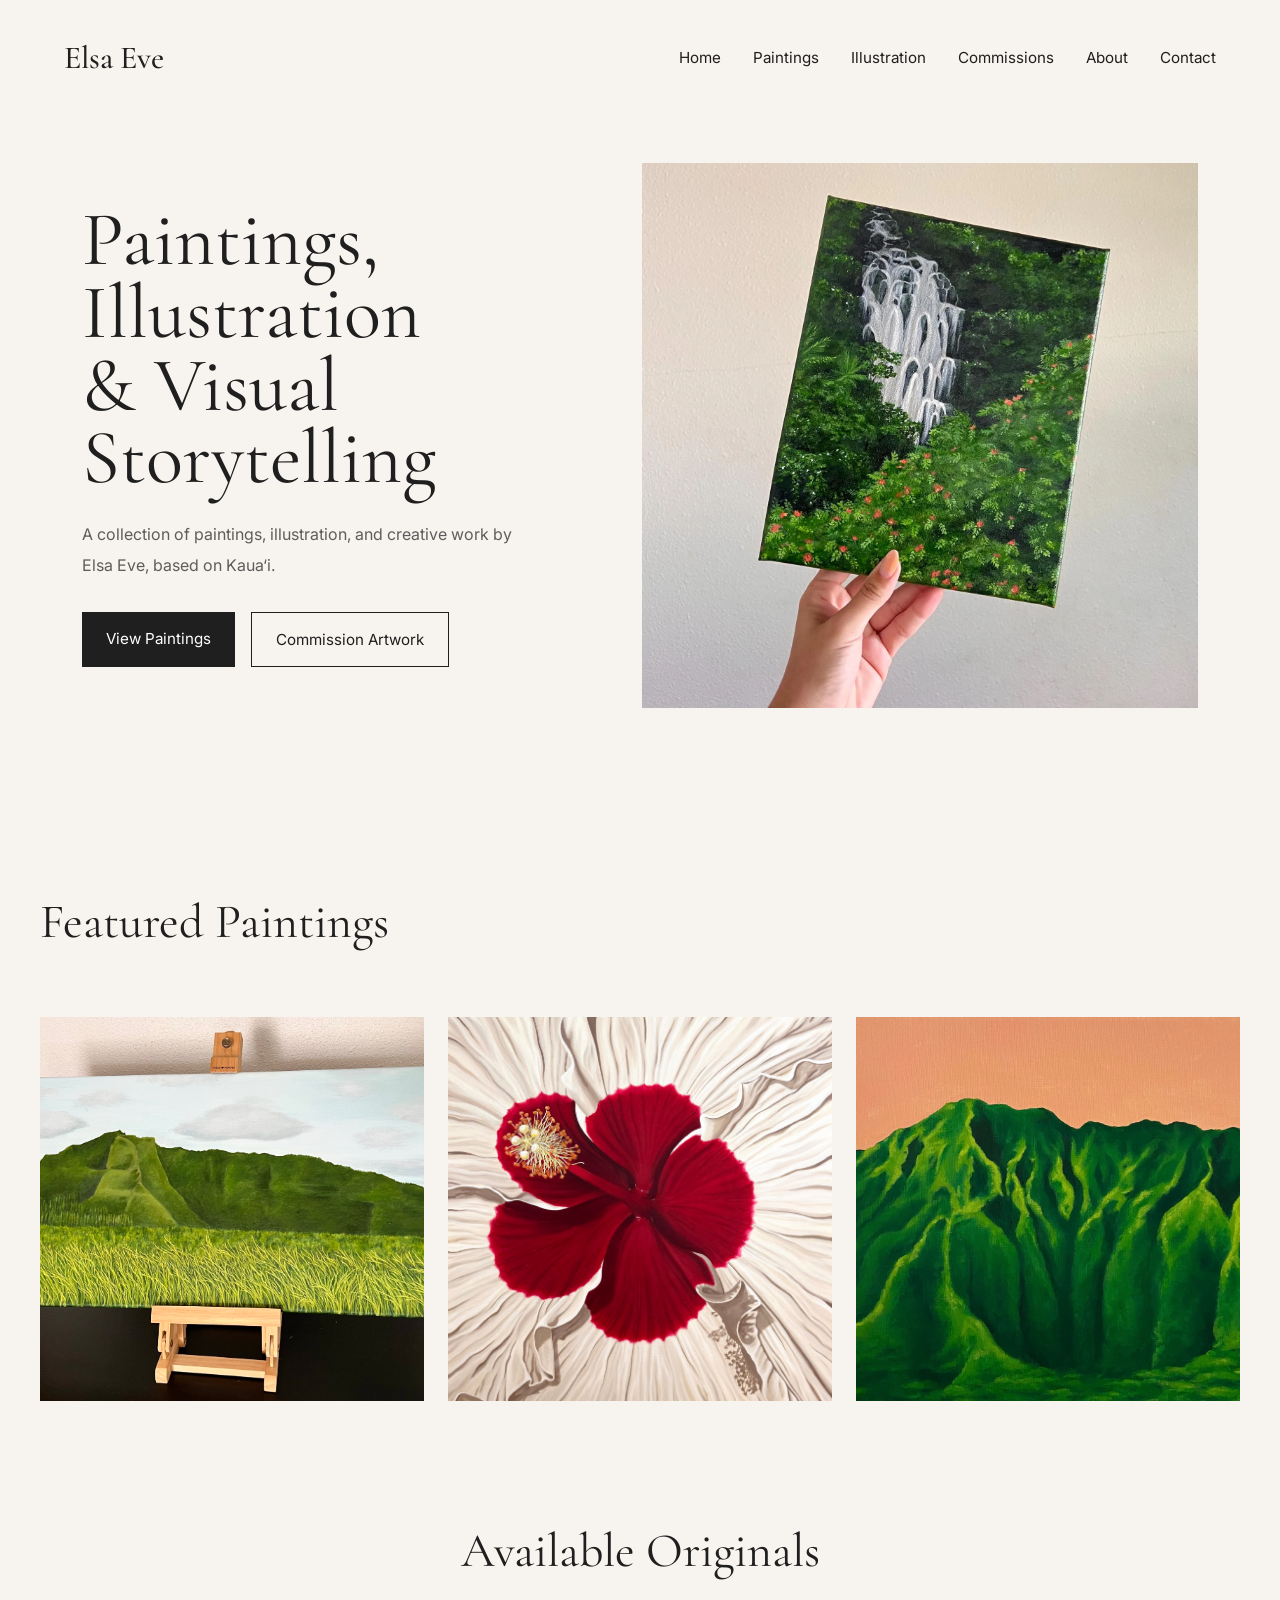
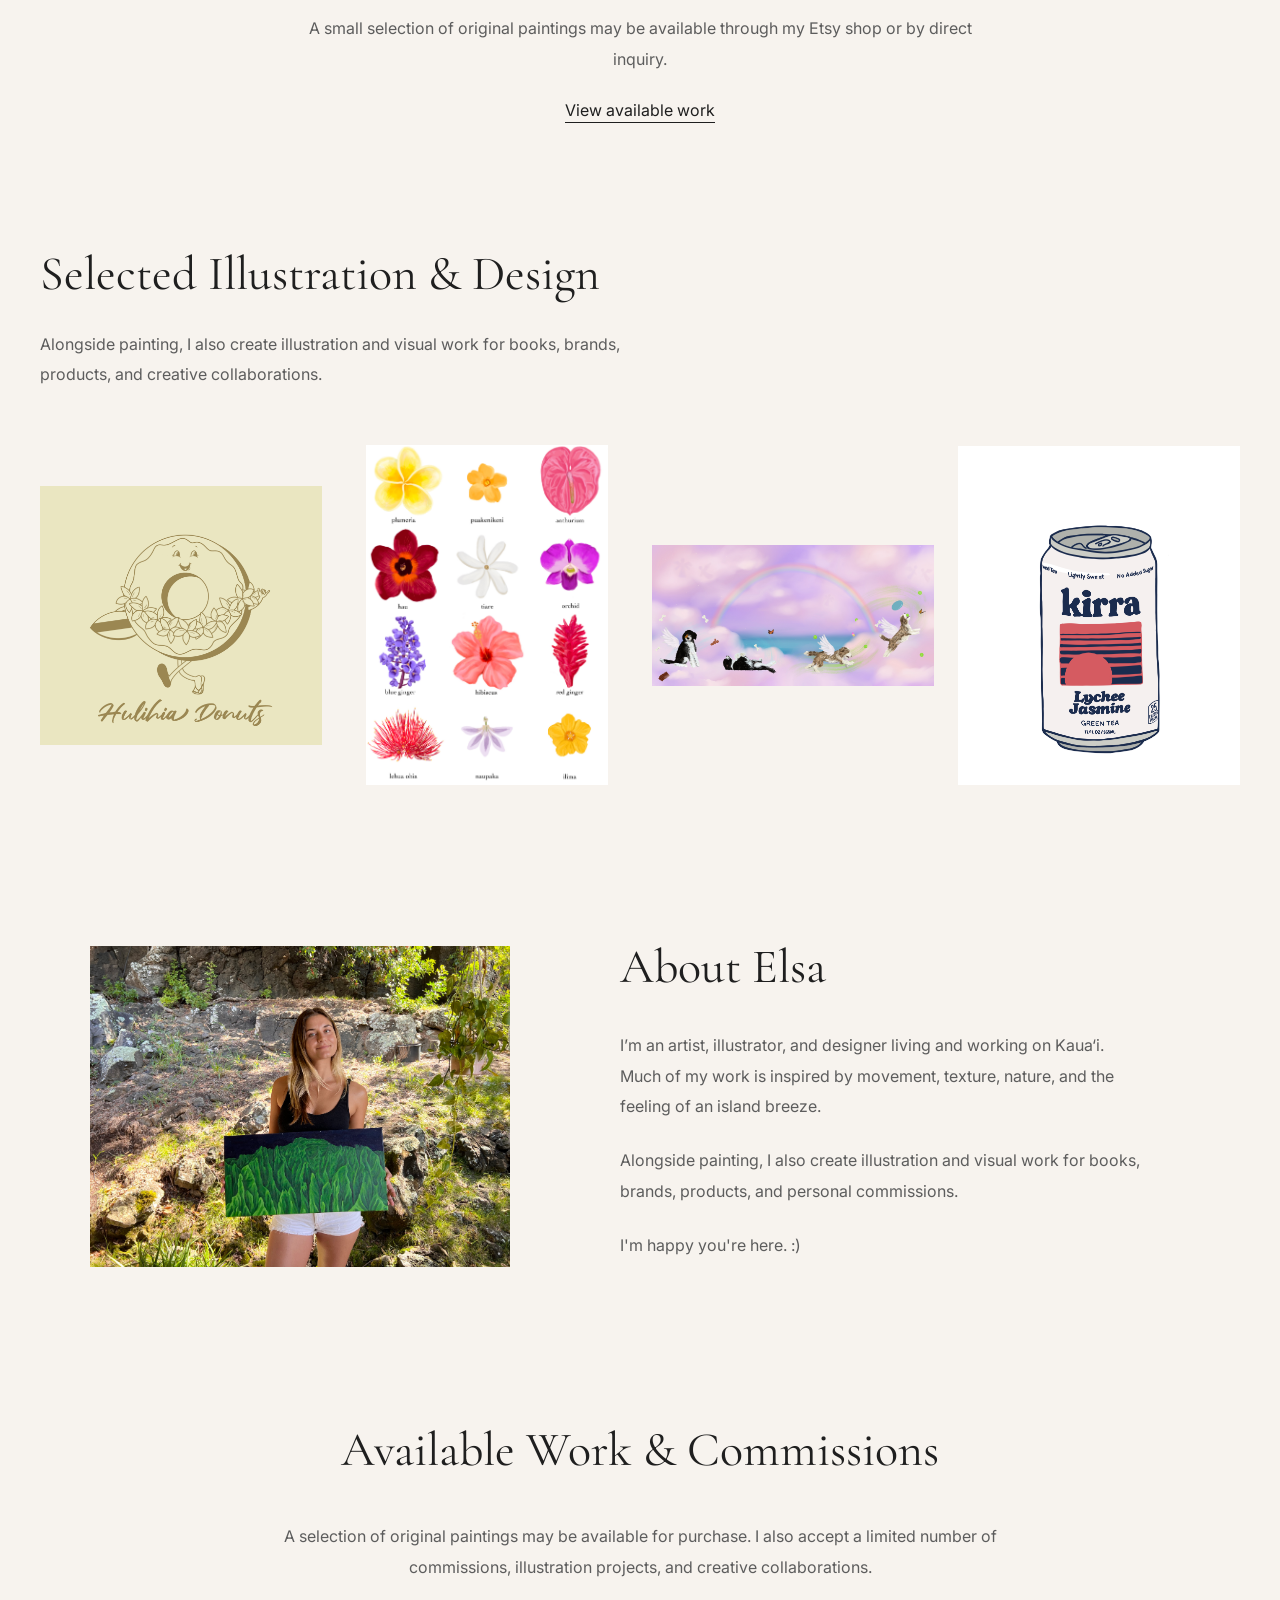
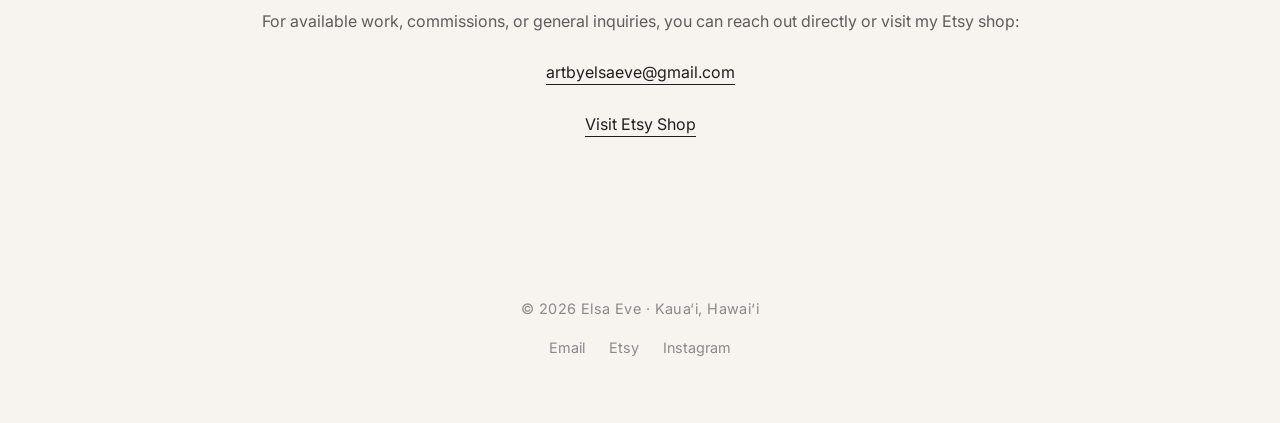
==== index.html @ e72d3538 "fixed nav" ====
<!DOCTYPE html>
<html lang="en">
<head>
  <meta charset="UTF-8" />
  <meta name="viewport" content="width=device-width, initial-scale=1.0" />

  <title>Elsa Eve | Artist, Illustrator & Designer</title>

  <meta
  name="description"
  content="Paintings, illustration, and visual storytelling by Kaua‘i artist Elsa Eve. Original artwork, commissions, and selected creative work inspired by nature, texture, and island life."
/>

  <link rel="stylesheet" href="style.css" />

  <link rel="preconnect" href="https://fonts.googleapis.com">
  <link rel="preconnect" href="https://fonts.gstatic.com" crossorigin>

  <link href="https://fonts.googleapis.com/css2?family=Cormorant+Garamond:wght@300;400;500&family=Inter:wght@300;400;500&display=swap" rel="stylesheet">
</head>

<body>

  <header>
    <nav>
      <div class="logo">Elsa Eve</div>

      <ul>
        <li><a href="index.html">Home</a></li>
        <li><a href="paintings.html">Paintings</a></li>
        <li><a href="illustration.html">Illustration</a></li>
        <li><a href="#contact">Commissions</a></li>
        <li><a href="#about">About</a></li>
         <li><a href="#contact">Contact</a></li>
      </ul>
    </nav>
  </header>

  <main>

   <section class="hero">

  <div class="hero-text">
    <h1>
      Paintings, Illustration<br />
      & Visual Storytelling
    </h1>

  <p>
  A collection of paintings, illustration, and creative work by Elsa Eve, based on Kaua‘i.
</p>

    <div class="hero-buttons">
    <a href="#paintings" class="primary-button">View Paintings</a>
    <a href="#contact" class="secondary-button">Commission Artwork</a>
    </div>
  </div>

  <div class="hero-image">
    <img src="images/hawaii-waterfall-painting.jpg" alt="Featured topical Hawaii waterfall jungle painting by Elsa Eve">
  </div>

</section>

<section class="featured-work" id="paintings">

  <div class="section-heading">
    <h2>Featured Paintings</h2>
  </div>

  <div class="gallery-grid">

    <div class="gallery-item">
      <img src="images/kauai-jungle-painting.jpeg" alt="Kauai jungle mountain landscape by Elsa Eve">
    </div>

    <div class="gallery-item">
      <img src="images/kona-hibiscus-painting-bloom.jpeg" alt="Kona hibiscus painting by Elsa Eve">
    </div>

    <div class="gallery-item">
      <img src="images/koolau-hawaii-landscape.jpg" alt="Oahu Hawaii mountain sunlight painting by Elsa Eve">
    </div>

  </div>

</section>

    <section class="available-originals" id="available">

  <div class="available-content">
    <h2>Available Originals</h2>

    <p>
      A small selection of original paintings may be available through my Etsy shop or by direct inquiry.
    </p>

    <a href="https://www.etsy.com/shop/ArtbyElsaEve?ref=seller-platform-mcnav" target="_blank" class="text-link">
      View available work
    </a>
  </div>

</section>

<section class="selected-work">

  <div class="section-heading">
    <h2>Selected Illustration & Design</h2>

    <p class="section-intro">
      Alongside painting, I also create illustration and visual work for books, brands, products, and creative collaborations.
    </p>
  </div>

  <div class="gallery-grid">

    <div class="gallery-item">
      <img src="images/Hulihia-Donuts-Hawaii-Logo.jpg" alt="Children’s book illustration by Elsa Eve">
    </div>

    <div class="gallery-item">
      <img src="images/Flowers-of-Hawaii-Chart.jpeg" alt="Branding and illustration work by Elsa Eve">
    </div>

    <div class="gallery-item">
      <img src="images/Doggie-Heaven-Illustration.jpg" alt="Illustration and design by Elsa Eve">
    </div>

    <div class="gallery-item">
      <img src="images/kirra-tea-brand-design.jpeg" alt="Illustration and design by Elsa Eve">
  </div>

  </div>

</section>

<section class="about-preview" id="about">

  <div class="about-content">

    <div class="about-image">
      <img src="images/me.jpeg" alt="Art by Elsa Eve">
    </div>

    <div class="about-text">
      <h2>About Elsa</h2>

    <p>
  I’m an artist, illustrator, and designer living and working on Kaua‘i. Much of my work is inspired by movement, texture, nature, and the feeling of an island breeze.
</p>

<p>
  Alongside painting, I also create illustration and visual work for books, brands, products, and personal commissions.
</p>

<p>
  I'm happy you're here. :) </p>
    </div>

  </div>

</section>

<section class="inquiries" id="contact">

  <div class="inquiries-content">

    <h2>Available Work & Commissions</h2>

    <p>
      A selection of original paintings may be available for purchase. I also accept a limited number of commissions, illustration projects, and creative collaborations.
    </p>

    <p>
      For available work, commissions, or general inquiries, you can reach out directly or visit my Etsy shop:
    </p>

    <a href="mailto:artbyelsaeve@gmail.com" class="email-link">
      artbyelsaeve@gmail.com
    </a>

    <br><br>

<a href="https://www.etsy.com/shop/ArtbyElsaEve?ref=seller-platform-mcnav" class="etsy-link" target="_blank">
  Visit Etsy Shop
</a>

  </div>

</section>

  </main>

  <footer>
  <p>© 2026 Elsa Eve · Kaua‘i, Hawai‘i</p>

  <div class="footer-links">
    <a href="mailto:artbyelsaeve@gmail.com">Email</a>
    <a href="https://www.etsy.com/shop/ArtbyElsaEve?ref=seller-platform-mcnav" target="_blank">Etsy</a>
    <a href="https://www.instagram.com/artbyelsaeve/" target="_blank">Instagram</a>
  </div>
</footer>

</body>
</html>
---- style.css ----
* {
  margin: 0;
  padding: 0;
  box-sizing: border-box;
}

html,
body {
  overflow-x: hidden;
}

body {
  background: #f7f3ee;
  color: #1f1f1f;
  font-family: 'Inter', sans-serif;
  line-height: 1.6;
}

/* NAVIGATION */

header {
  padding: 2rem 5%;
}

nav {
  display: flex;
  justify-content: space-between;
  align-items: center;

  max-width: 1200px;
  margin: 0 auto;
}

.logo {
  font-family: 'Cormorant Garamond', serif;
  font-size: 2rem;
  font-weight: 500;
}

nav ul {
  display: flex;
  gap: 2rem;
  list-style: none;
}

nav a {
  text-decoration: none;
  color: #1f1f1f;
  font-size: 0.95rem;
  transition: opacity 0.2s ease;
}

nav a:hover {
  opacity: 0.6;
}

html {
  scroll-behavior: smooth;
}

/* HERO */

.hero {
  display: grid;
  grid-template-columns: 0.95fr 1.05fr;

  align-items: center;

  gap: 3.5rem;

  max-width: 1180px;
  margin: 0 auto;

  padding: 3rem 2rem 7rem;
}

.hero-text h1 {
  font-family: 'Cormorant Garamond', serif;

  font-size: clamp(3.2rem, 6vw, 5.2rem);

  font-weight: 400;

  line-height: 0.95;

  margin-bottom: 1.5rem;
}

.hero-text p {
  max-width: 430px;

  color: #5d5d5d;

  font-size: 1rem;

  line-height: 1.9;
}

/* HERO IMAGE */

.hero-image {
  display: flex;
  justify-content: flex-end;
}

.hero-image img {
  width: 100%;
  max-width: 650px;

  height: auto;

  display: block;
}

/* BUTTONS */

.hero-buttons {
  display: flex;
  gap: 1rem;
  margin-top: 2rem;
  flex-wrap: wrap;
}

.primary-button,
.secondary-button {
  padding: 0.9rem 1.5rem;
  text-decoration: none;
  font-size: 0.95rem;
  transition: all 0.2s ease;
}

.primary-button {
  background: #1f1f1f;
  color: white;
}

.primary-button:hover {
  opacity: 0.85;
}

.secondary-button {
  border: 1px solid #1f1f1f;
  color: #1f1f1f;
}

.secondary-button:hover {
  background: #1f1f1f;
  color: white;
}

/* FEATURED WORK */

.featured-work {
  padding: 4rem 2rem 6rem;
}

.section-heading {
  max-width: 1200px;
  margin: 0 auto 3.5rem;
}

.section-heading h2 {
  font-family: 'Cormorant Garamond', serif;
  font-size: 3rem;
  font-weight: 400;
}

.gallery-grid {
  display: grid;
  grid-template-columns: repeat(3, 1fr);

  gap: 1.5rem;

  max-width: 1200px;
  margin: 0 auto;
}

.selected-work .gallery-grid {
  grid-template-columns: repeat(4, 1fr);
}

.selected-work .gallery-item img {
  aspect-ratio: auto;
  height: 340px;
  object-fit: contain;
}


.gallery-item img {
  width: 100%;

  aspect-ratio: 1 / 1;

  object-fit: cover;

  display: block;

  transition: opacity 0.25s ease;
}

.gallery-item {
  overflow: hidden;
}

.gallery-item img {
  transition:
    transform 0.45s ease,
    opacity 0.25s ease;
}

.gallery-item img:hover {
  opacity: 0.96;
  transform: scale(1.015);
}

.selected-work {
  padding: 1rem 2rem 7rem;
}

.section-intro {
  max-width: 620px;

  color: #5d5d5d;

  line-height: 1.9;

  margin-top: 1rem;
}

/*AVAILABLE WORK*/

.available-originals {
  padding: 1rem 2rem 6rem;
}

.available-content {
  max-width: 720px;
  margin: 0 auto;
  text-align: center;
}

.available-content h2 {
  font-family: 'Cormorant Garamond', serif;
  font-size: 3rem;
  font-weight: 400;
  margin-bottom: 1.5rem;
}

.available-content p {
  color: #5d5d5d;
  line-height: 1.9;
  margin-bottom: 1.5rem;
}

.text-link {
  color: #1f1f1f;
  text-decoration: none;
  border-bottom: 1px solid #1f1f1f;
  padding-bottom: 2px;
}

/*ABOUT CONTENT*/

.about-preview {
  padding: 2rem 2rem 7rem;
}

.about-content {
  max-width: 1100px;
  margin: 0 auto;

  display: grid;
  grid-template-columns: 0.9fr 1.1fr;

  gap: 4rem;
  align-items: center;
}

.about-image img {
  width: 100%;
  max-width: 420px;

  display: block;
}

.about-text h2 {
  font-family: 'Cormorant Garamond', serif;
  font-size: 3rem;
  font-weight: 400;

  margin-bottom: 1.5rem;
}

.about-text p {
  max-width: 520px;

  color: #5d5d5d;

  line-height: 1.9;

  margin-bottom: 1.5rem;
}

@media (max-width: 600px) {

  .about-content {
    grid-template-columns: 1fr;
  }

  .about-image img {
    max-width: 100%;
  }
}

/*PAGES*/

.page-hero {
  max-width: 900px;
  margin: 0 auto;
  padding: 5rem 2rem 4rem;
  text-align: center;
}

.page-hero h1 {
  font-family: 'Cormorant Garamond', serif;
  font-size: clamp(3rem, 6vw, 5rem);
  font-weight: 400;
  line-height: 1;
  margin-bottom: 1.5rem;
}

.page-hero p {
  max-width: 620px;
  margin: 0 auto;
  color: #5d5d5d;
  line-height: 1.9;
}

.illustration-gallery {
  padding: 1rem 2rem 8rem;
}

.portfolio-grid {
  max-width: 1200px;

  margin: 0 auto;

  display: grid;
  grid-template-columns: repeat(3, 1fr);

  gap: 1rem;

  align-items: start;
}

.portfolio-item {
  background: transparent;
  padding: 1.25rem;

  display: flex;
  align-items: center;
  justify-content: center;

  min-height: 320px;
}

.portfolio-item img {
  width: 100%;
  max-height: 280px;

  object-fit: contain;

  display: block;
}

.page-subtle {
  margin-top: 1.5rem;

  font-size: 0.88rem;

  color: #7a7a7a;
}

.paintings-gallery {
  padding: 1rem 2rem 8rem;
}

.painting-grid {
  max-width: 1200px;
  margin: 0 auto;

  display: grid;
  grid-template-columns: repeat(3, 1fr);

  gap: 1.5rem;
}

.painting-item img {
  width: 100%;
  aspect-ratio: 1 / 1;

  object-fit: cover;
  display: block;

  transition:
    transform 0.45s ease,
    opacity 0.25s ease;
}

.painting-item {
  overflow: hidden;
}

.painting-item img:hover {
  opacity: 0.96;
  transform: scale(1.015);
}

/* MOBILE */

@media (max-width: 900px) {

  nav {
    flex-direction: column;
    gap: 1.5rem;
  }

  nav ul {
    gap: 1rem;
    flex-wrap: wrap;
    justify-content: center;
  }

  .hero {
    grid-template-columns: 1fr;
    min-height: auto;
    padding-top: 1rem;
  }

  .hero-image img {
    max-width: 100%;
    height: auto;
  }

  .hero-text h1 {
    font-size: 3.5rem;
  }

  .gallery-grid {
    grid-template-columns: 1fr;
  }

  .gallery-item img {
    height: auto;
  }

  .selected-work .gallery-grid {
  grid-template-columns: 1fr 1fr;
  }

  .hero {
  padding: 2rem 1.5rem 4rem;
}

.featured-work {
  padding: 2rem 1.5rem 4rem;
}

.about-preview {
  padding: 1rem 1.5rem 4rem;
}

.inquiries {
  padding: 1rem 1.5rem 4rem;
}

.selected-work {
  padding: 1rem 1.5rem 4rem;
}

.selected-work .gallery-grid {
  gap: 0.6rem;
}

.section-heading {
  margin-bottom: 1.75rem;
}

.section-heading h2,
.about-text h2,
.inquiries-content h2 {
  font-size: 2.4rem;
}

.gallery-grid {
  gap: 1rem;
}

.selected-work .gallery-grid {
  gap: 0.5rem;
}

.available-originals {
  padding: 1rem 1.5rem 4rem;
}

.available-content h2 {
  font-size: 2.4rem;
}

.portfolio-grid {
  grid-template-columns: 1fr 1fr;
}

.paintings-gallery {
  padding: 2rem 1.5rem 4rem;
}

.painting-grid {
  grid-template-columns: 1fr;
  gap: 1rem;
}

}

/* INQUIRIES */

.inquiries {
  padding: 1rem 2rem 7rem;
}

.inquiries-content {
  max-width: 760px;

  margin: 0 auto;

  text-align: center;
}

.inquiries-content h2 {
  font-family: 'Cormorant Garamond', serif;

  font-size: 3rem;
  font-weight: 400;

  margin-bottom: 2rem;
}

.inquiries-content p {
  color: #5d5d5d;

  line-height: 1.9;

  margin-bottom: 1.5rem;
}

.email-link {
  color: #1f1f1f;

  text-decoration: none;

  border-bottom: 1px solid #1f1f1f;

  padding-bottom: 2px;

  transition: opacity 0.2s ease;
}

.email-link:hover {
  opacity: 0.6;
}

footer {
  padding: 3rem 2rem 4rem;

  text-align: center;
}

footer p {
  color: #8a8a8a;

  font-size: 0.9rem;

  letter-spacing: 0.03em;
}

.footer-links {
  display: flex;
  justify-content: center;
  gap: 1.5rem;
  margin-top: 1rem;
}

.footer-links a {
  color: #8a8a8a;
  text-decoration: none;
  font-size: 0.9rem;
}

.footer-links a:hover {
  opacity: 0.6;
}

.etsy-link {
  color: #1f1f1f;

  text-decoration: none;

  border-bottom: 1px solid #1f1f1f;

  padding-bottom: 2px;

  transition: opacity 0.2s ease;
}

.etsy-link:hover {
  opacity: 0.6;
}
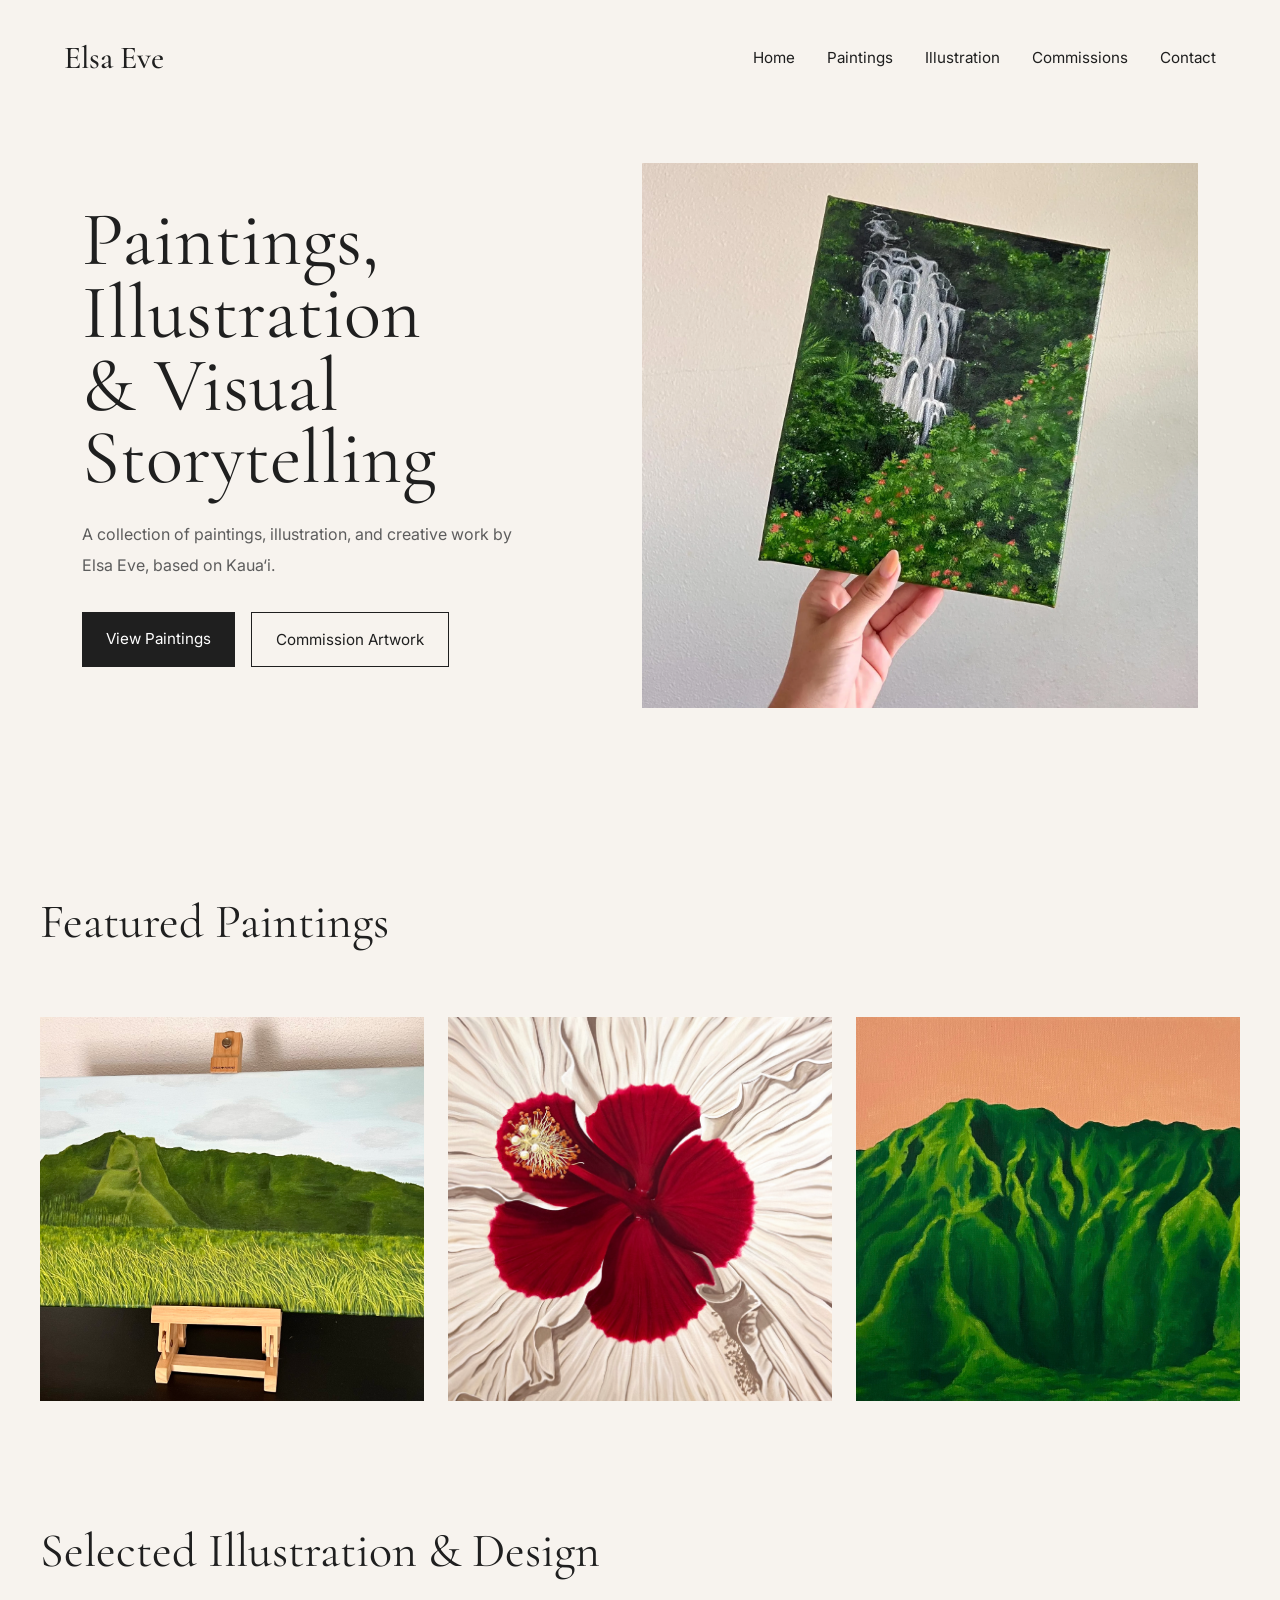
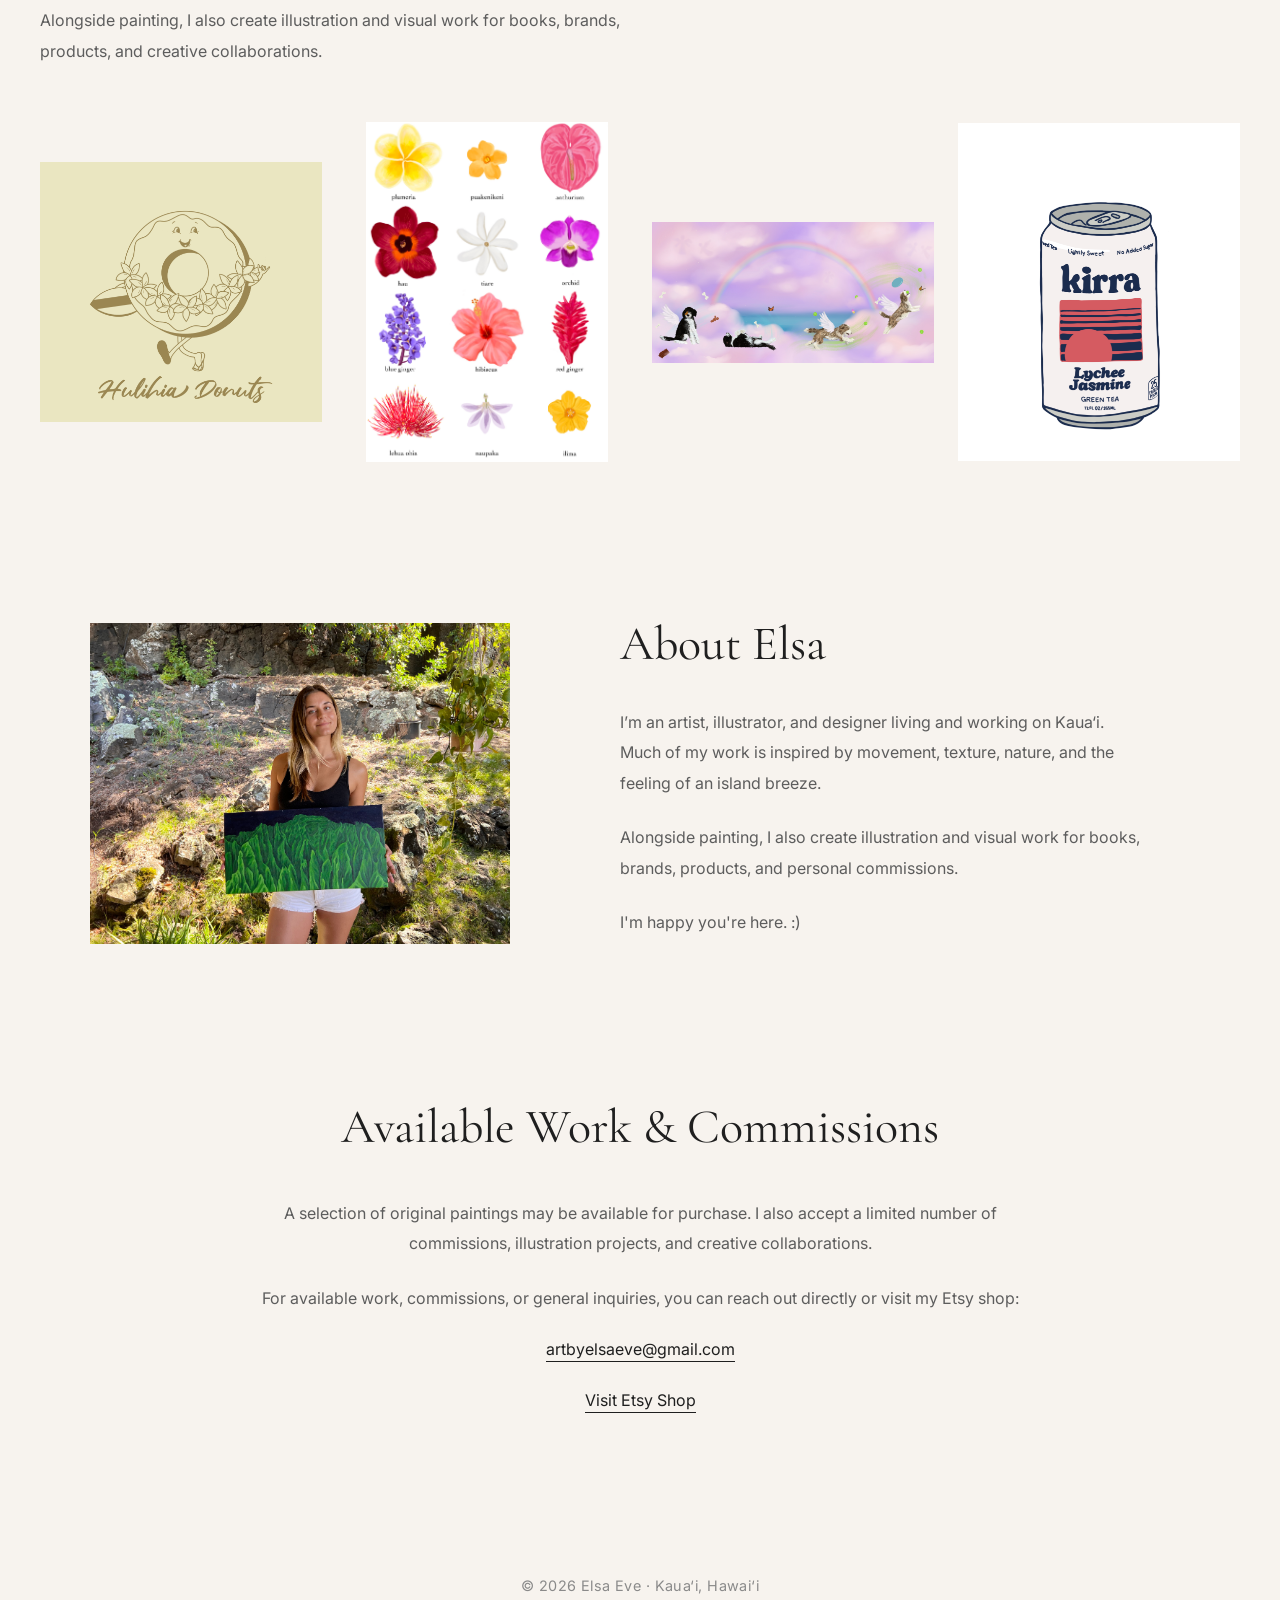
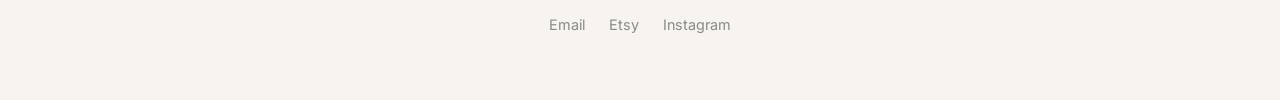
==== commit 0db64d81: "updates" ====
--- a/index.html
+++ b/index.html
@@ -30,7 +30,6 @@
         <li><a href="paintings.html">Paintings</a></li>
         <li><a href="illustration.html">Illustration</a></li>
         <li><a href="#contact">Commissions</a></li>
-        <li><a href="#about">About</a></li>
          <li><a href="#contact">Contact</a></li>
       </ul>
     </nav>
@@ -86,21 +85,7 @@
 
 </section>
 
-    <section class="available-originals" id="available">
 
-  <div class="available-content">
-    <h2>Available Originals</h2>
-
-    <p>
-      A small selection of original paintings may be available through my Etsy shop or by direct inquiry.
-    </p>
-
-    <a href="https://www.etsy.com/shop/ArtbyElsaEve?ref=seller-platform-mcnav" target="_blank" class="text-link">
-      View available work
-    </a>
-  </div>
-
-</section>
 
 <section class="selected-work">
 
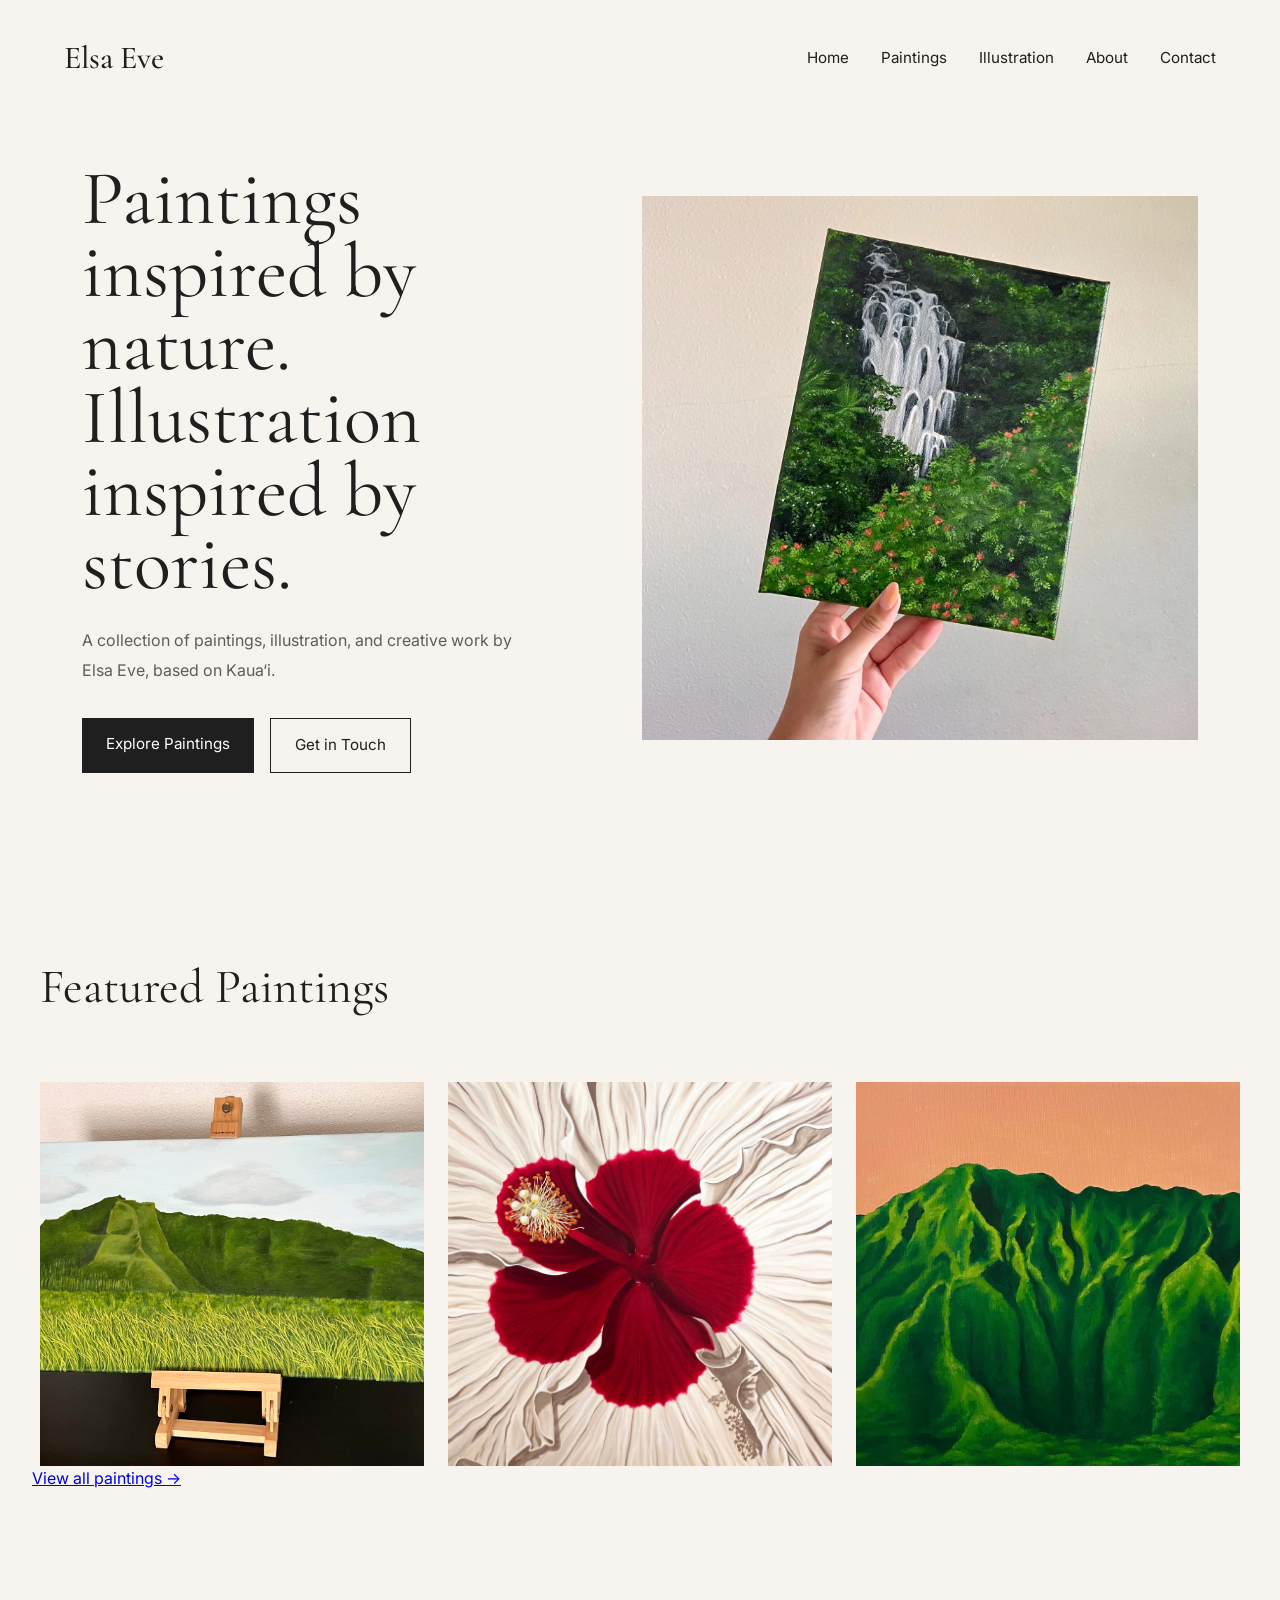
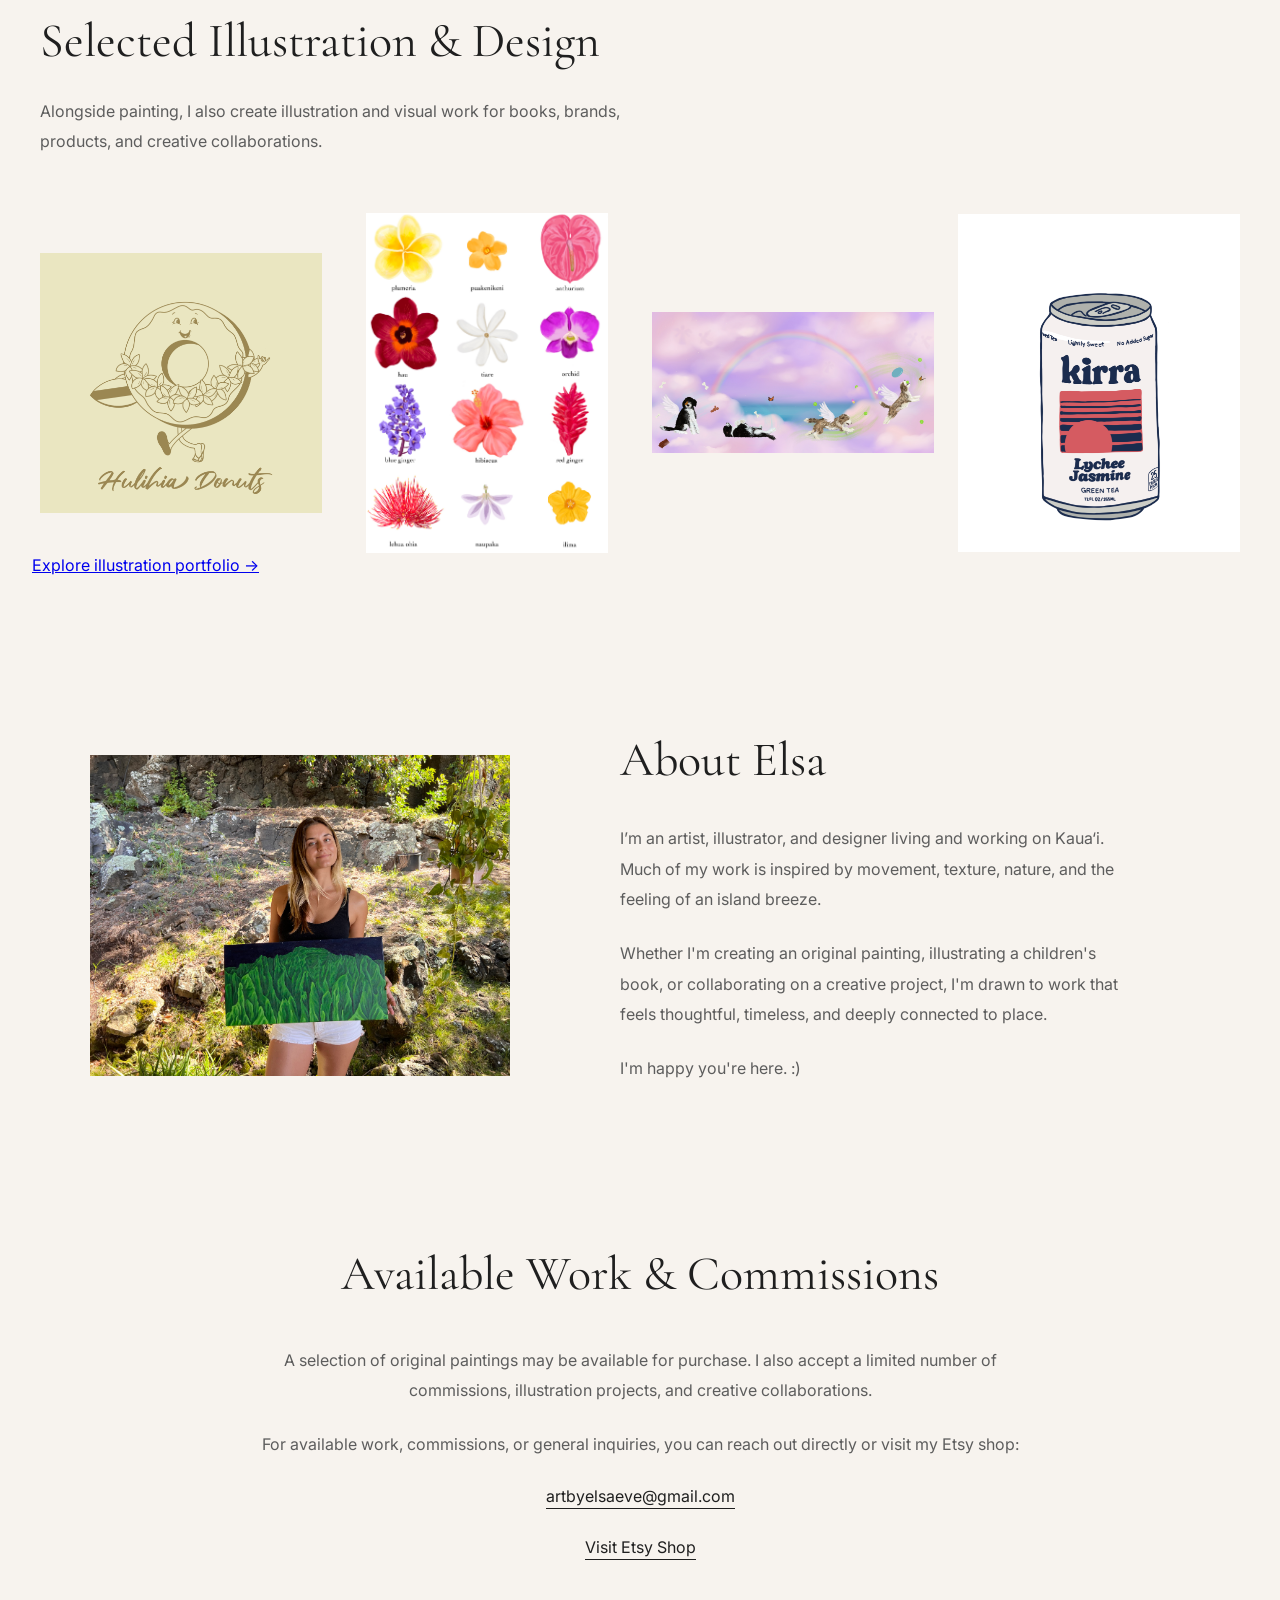
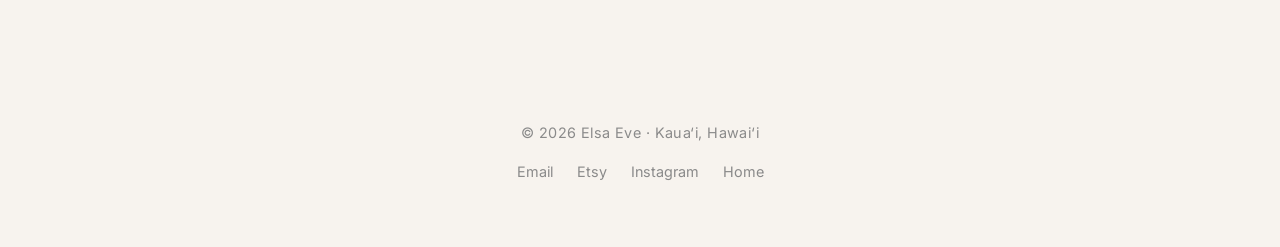
==== commit c4534033: "updates" ====
--- a/index.html
+++ b/index.html
@@ -29,7 +29,7 @@
         <li><a href="index.html">Home</a></li>
         <li><a href="paintings.html">Paintings</a></li>
         <li><a href="illustration.html">Illustration</a></li>
-        <li><a href="#contact">Commissions</a></li>
+        <li><a href="#about">About</a></li>
          <li><a href="#contact">Contact</a></li>
       </ul>
     </nav>
@@ -41,8 +41,7 @@
 
   <div class="hero-text">
     <h1>
-      Paintings, Illustration<br />
-      & Visual Storytelling
+      Paintings inspired by nature. Illustration inspired by stories.
     </h1>
 
   <p>
@@ -50,8 +49,8 @@
 </p>
 
     <div class="hero-buttons">
-    <a href="#paintings" class="primary-button">View Paintings</a>
-    <a href="#contact" class="secondary-button">Commission Artwork</a>
+    <a href="paintings.html" class="primary-button">Explore Paintings</a>
+    <a href="#contact" class="secondary-button">Get in Touch</a>
     </div>
   </div>
 
@@ -82,6 +81,10 @@
     </div>
 
   </div>
+
+  <div class="view-more">
+    <a href="paintings.html">View all paintings →</a>
+</div>
 
 </section>
 
@@ -117,6 +120,10 @@
 
   </div>
 
+<div class="view-more">
+    <a href="illustration.html">Explore illustration portfolio →</a>
+</div>
+
 </section>
 
 <section class="about-preview" id="about">
@@ -135,8 +142,10 @@
 </p>
 
 <p>
-  Alongside painting, I also create illustration and visual work for books, brands, products, and personal commissions.
+  Whether I'm creating an original painting, illustrating a children's book, or collaborating on a creative project, I'm drawn to work that feels thoughtful, timeless, and deeply connected to place.
 </p>
+
+
 
 <p>
   I'm happy you're here. :) </p>
@@ -183,6 +192,7 @@
     <a href="mailto:artbyelsaeve@gmail.com">Email</a>
     <a href="https://www.etsy.com/shop/ArtbyElsaEve?ref=seller-platform-mcnav" target="_blank">Etsy</a>
     <a href="https://www.instagram.com/artbyelsaeve/" target="_blank">Instagram</a>
+    <a href="index.html">Home</a>
   </div>
 </footer>
 
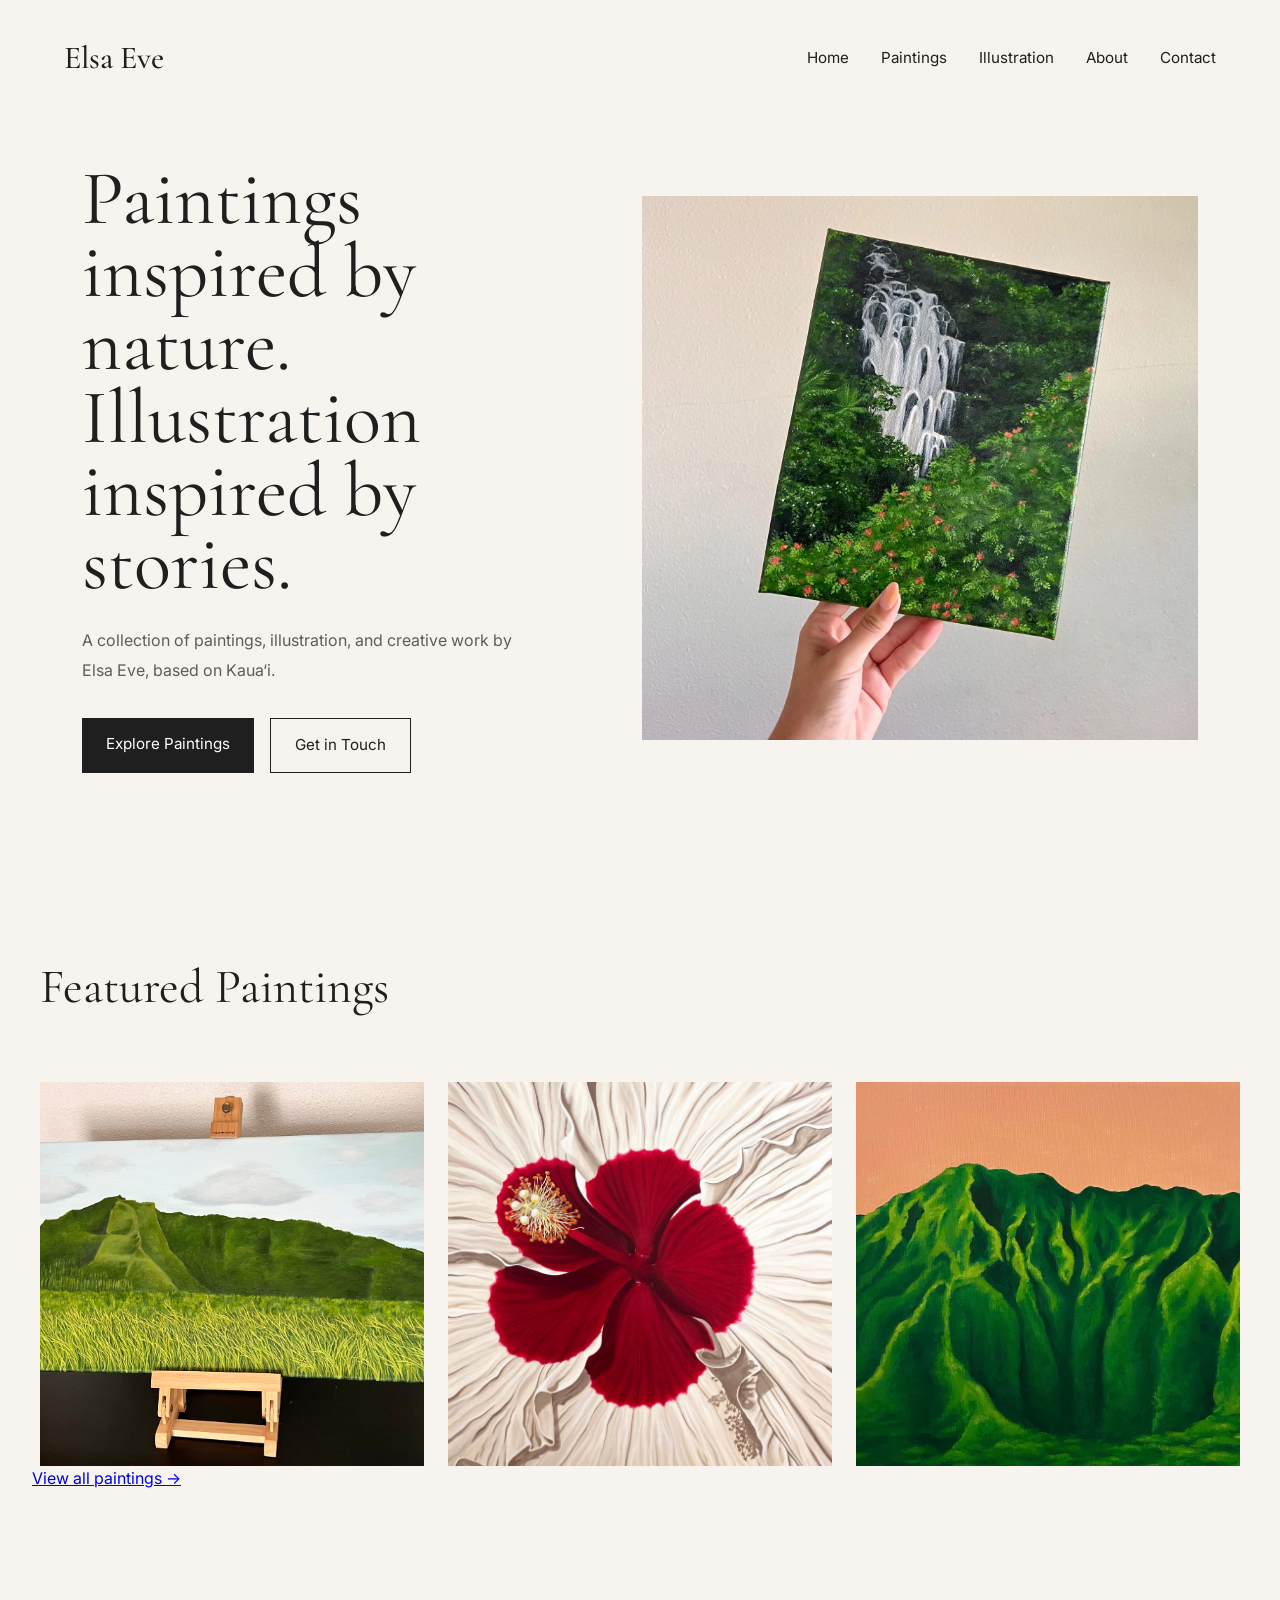
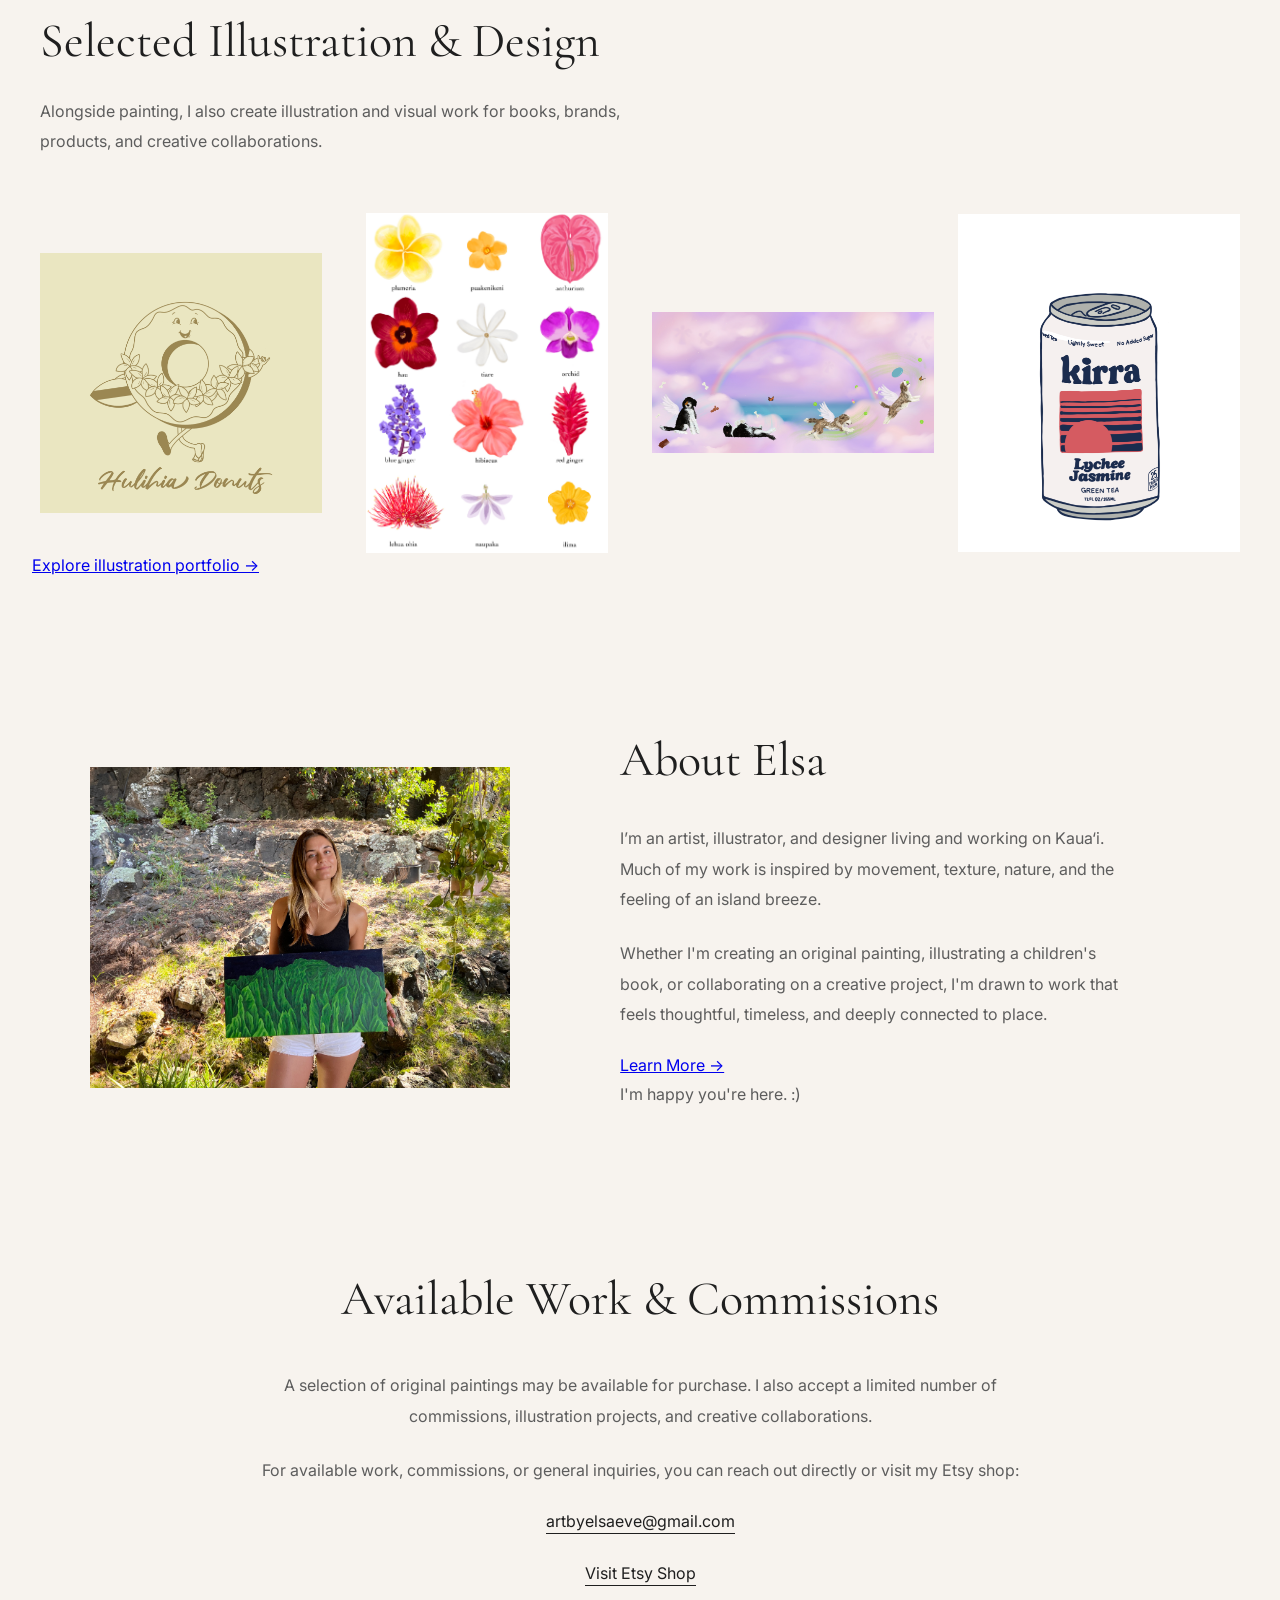
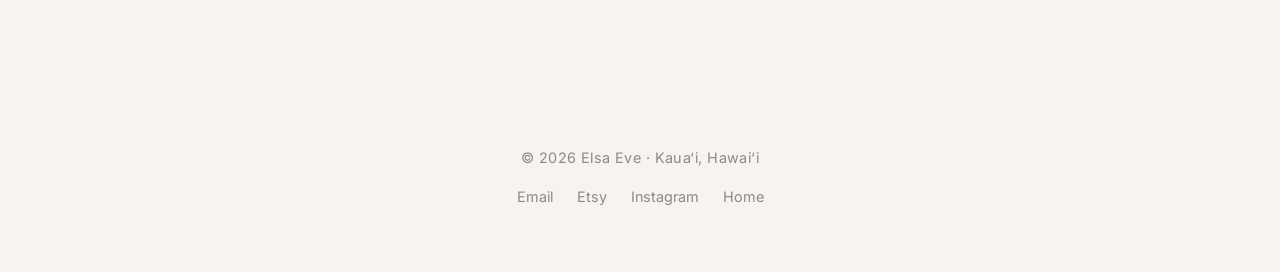
==== commit b9829112: "about page" ====
--- a/index.html
+++ b/index.html
@@ -144,7 +144,9 @@
 <p>
   Whether I'm creating an original painting, illustrating a children's book, or collaborating on a creative project, I'm drawn to work that feels thoughtful, timeless, and deeply connected to place.
 </p>
-
+<div class="view-more">
+    <a href="about.html">Learn More →</a>
+</div>
 
 
 <p>
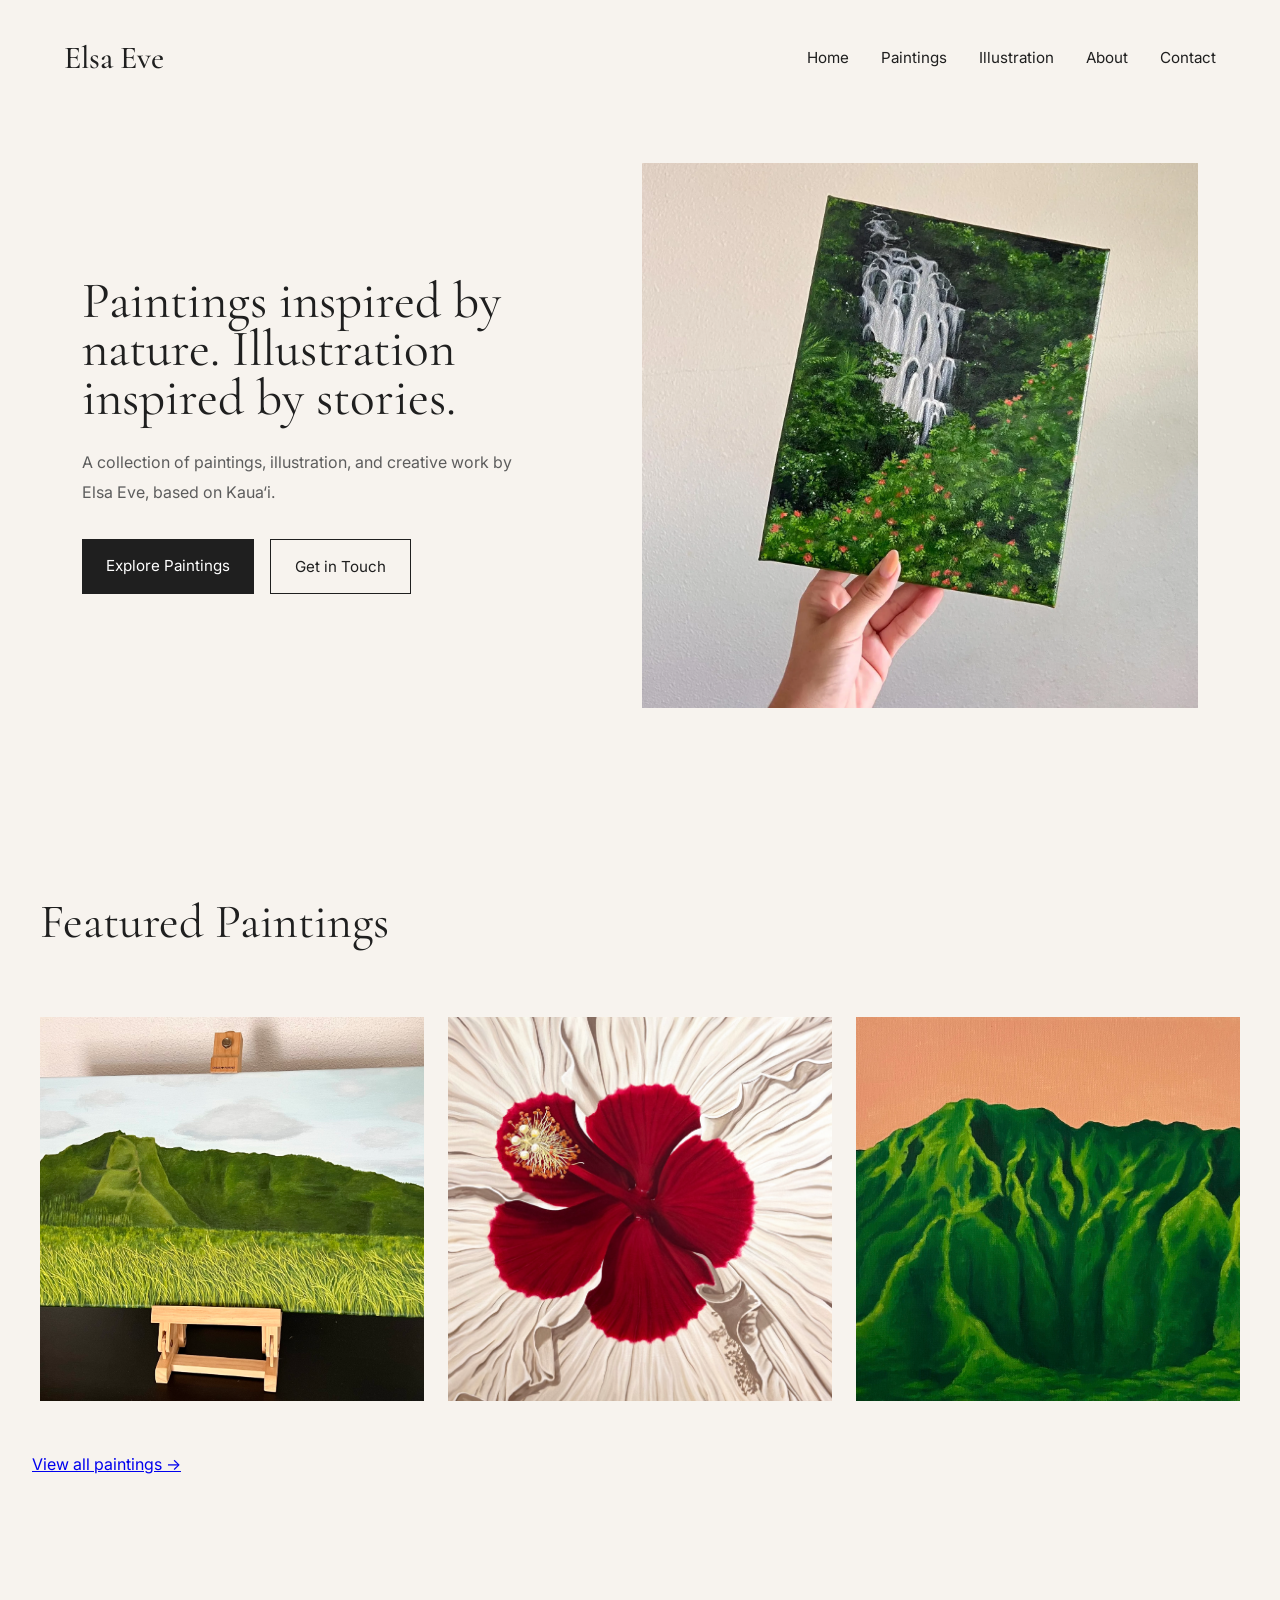
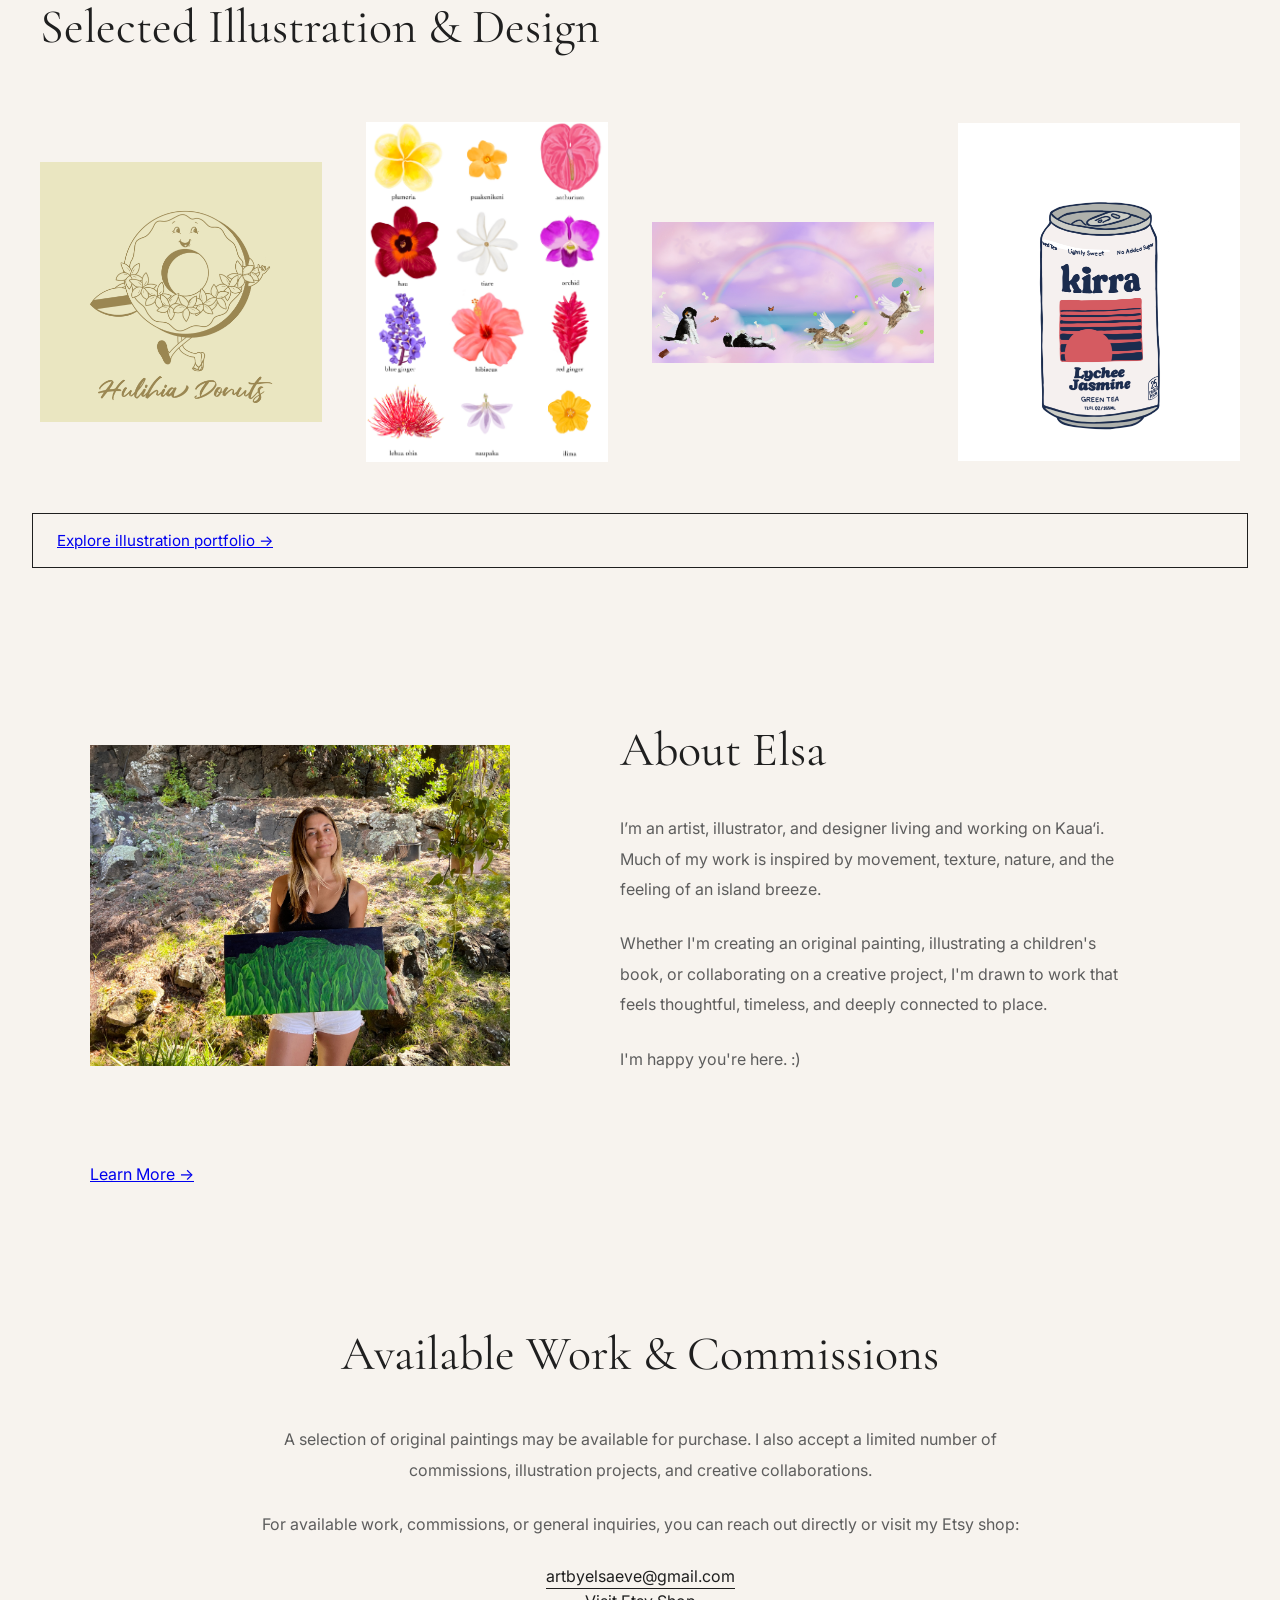
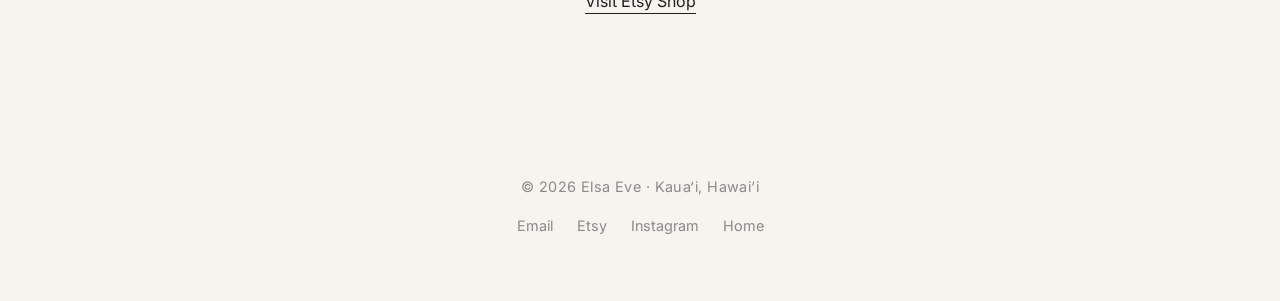
==== commit 4a92373e: "updates" ====
--- a/index.html
+++ b/index.html
@@ -29,8 +29,8 @@
         <li><a href="index.html">Home</a></li>
         <li><a href="paintings.html">Paintings</a></li>
         <li><a href="illustration.html">Illustration</a></li>
-        <li><a href="#about">About</a></li>
-         <li><a href="#contact">Contact</a></li>
+        <li><a href="about.html">About</a></li>
+         <li><a href="contact.html">Contact</a></li>
       </ul>
     </nav>
   </header>
@@ -81,7 +81,7 @@
     </div>
 
   </div>
-
+<br><br>
   <div class="view-more">
     <a href="paintings.html">View all paintings →</a>
 </div>
@@ -95,9 +95,6 @@
   <div class="section-heading">
     <h2>Selected Illustration & Design</h2>
 
-    <p class="section-intro">
-      Alongside painting, I also create illustration and visual work for books, brands, products, and creative collaborations.
-    </p>
   </div>
 
   <div class="gallery-grid">
@@ -119,8 +116,8 @@
   </div>
 
   </div>
-
-<div class="view-more">
+<br><br>
+<div class="secondary-button">
     <a href="illustration.html">Explore illustration portfolio →</a>
 </div>
 
@@ -144,15 +141,13 @@
 <p>
   Whether I'm creating an original painting, illustrating a children's book, or collaborating on a creative project, I'm drawn to work that feels thoughtful, timeless, and deeply connected to place.
 </p>
-<div class="view-more">
-    <a href="about.html">Learn More →</a>
-</div>
-
 
 <p>
   I'm happy you're here. :) </p>
     </div>
-
+<div class=".email-link">
+    <a href="about.html">Learn More →</a>
+</div>
   </div>
 
 </section>
@@ -175,7 +170,7 @@
       artbyelsaeve@gmail.com
     </a>
 
-    <br><br>
+    <br>
 
 <a href="https://www.etsy.com/shop/ArtbyElsaEve?ref=seller-platform-mcnav" class="etsy-link" target="_blank">
   Visit Etsy Shop
--- a/style.css
+++ b/style.css
@@ -77,7 +77,7 @@
 .hero-text h1 {
   font-family: 'Cormorant Garamond', serif;
 
-  font-size: clamp(3.2rem, 6vw, 5.2rem);
+  font-size: clamp(3rem, 4.2vw, 3.2rem);
 
   font-weight: 400;
 
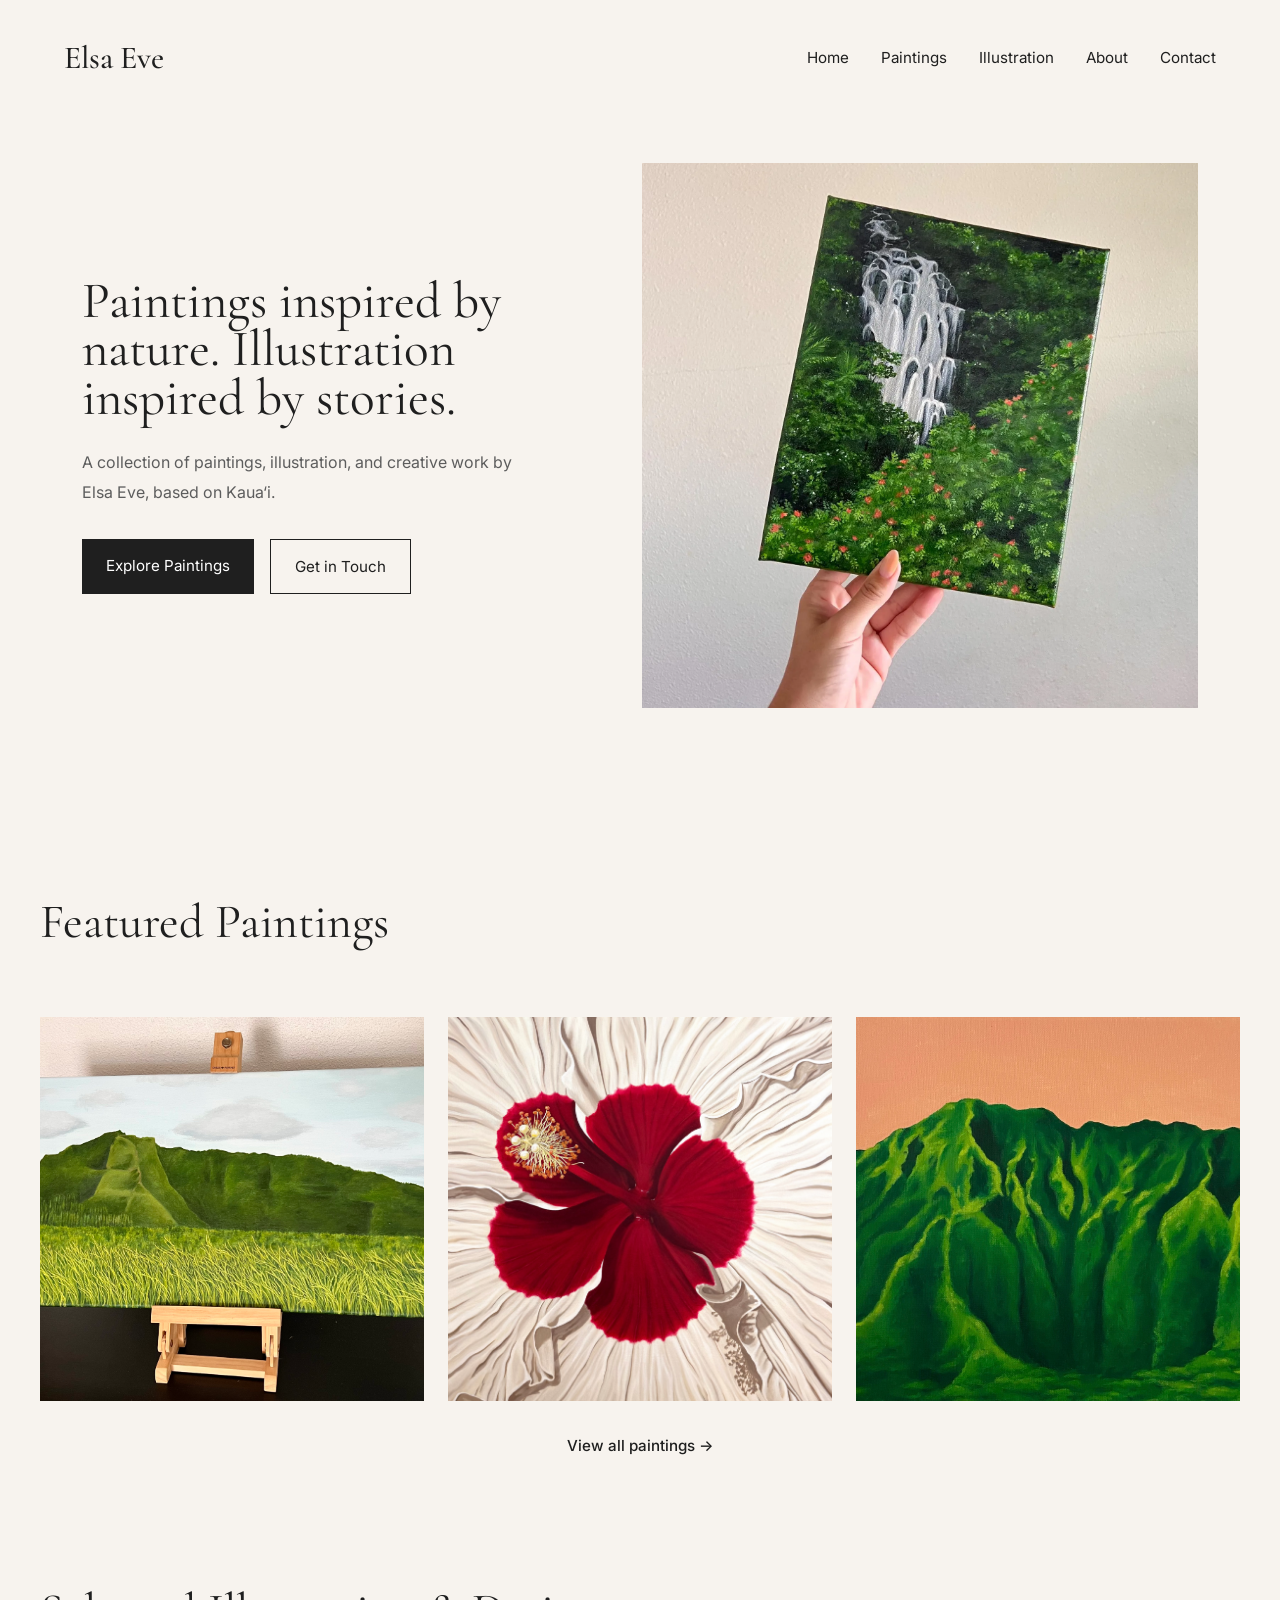
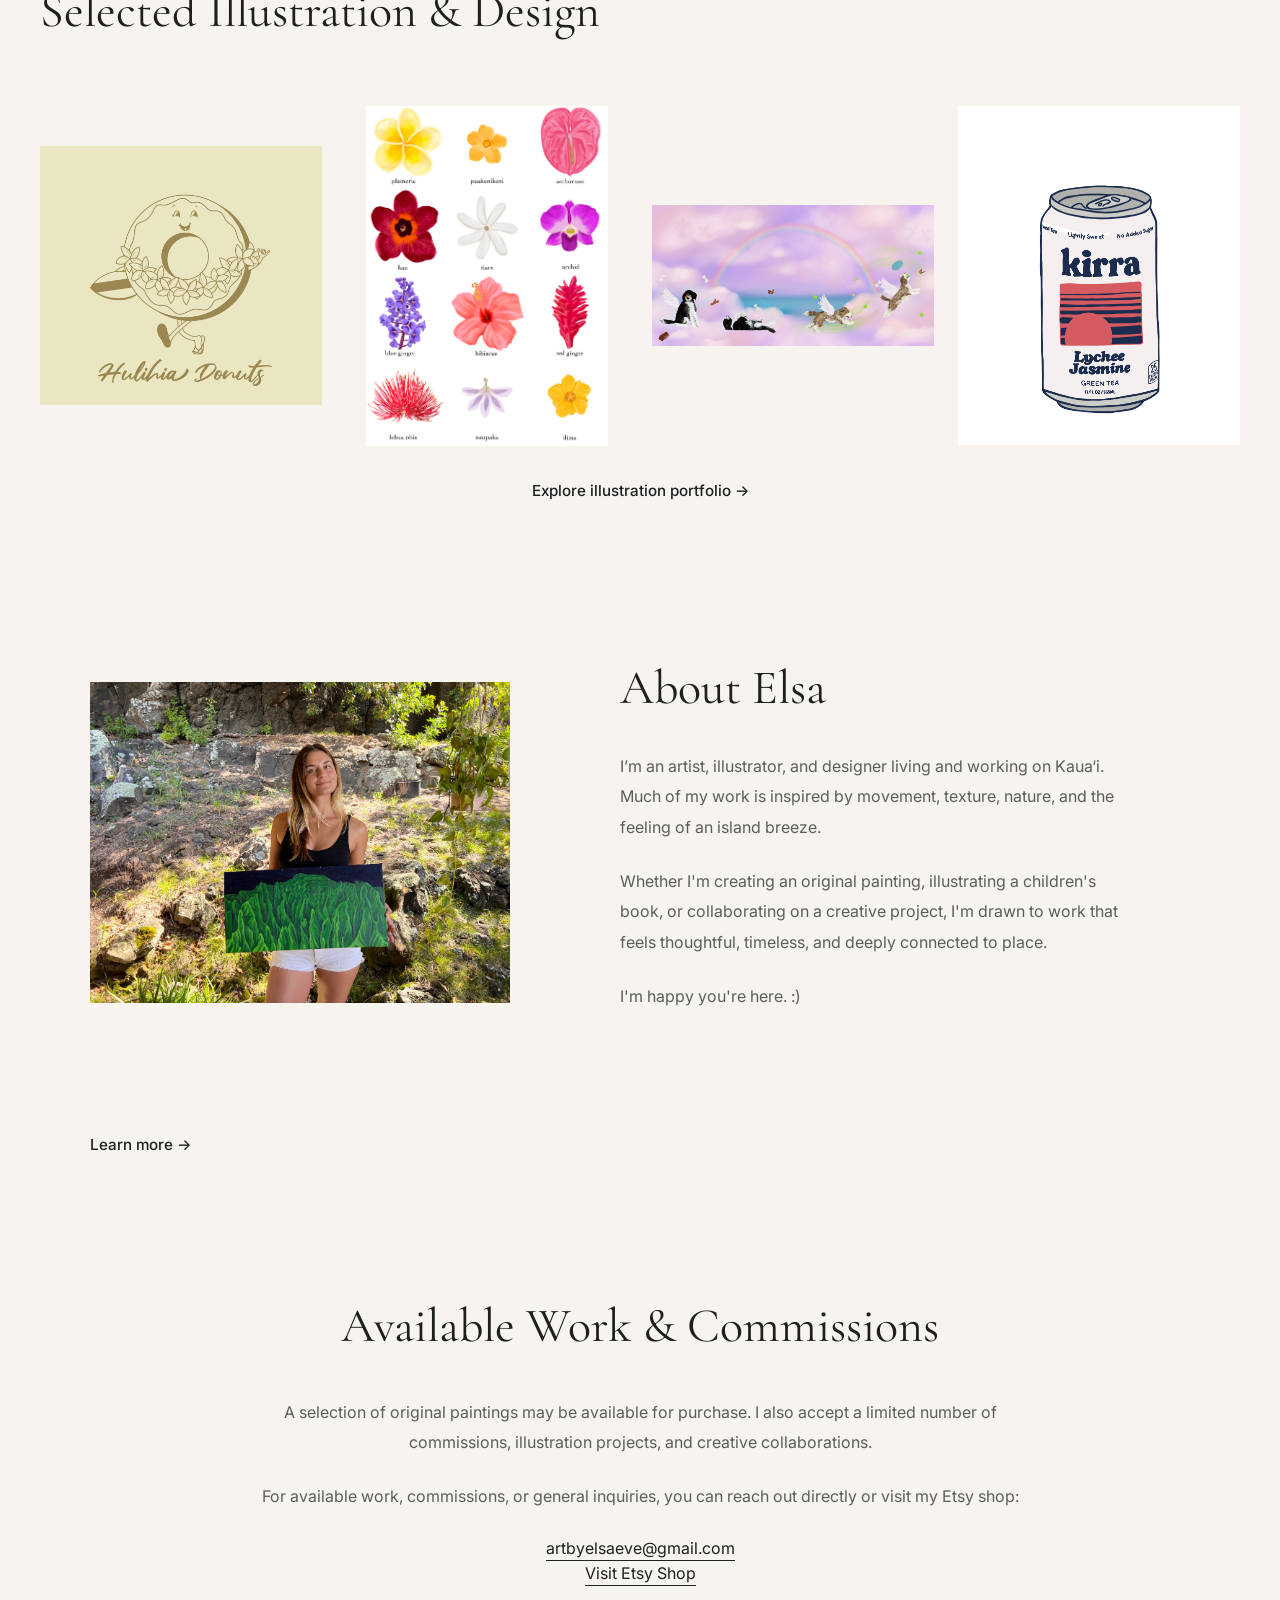
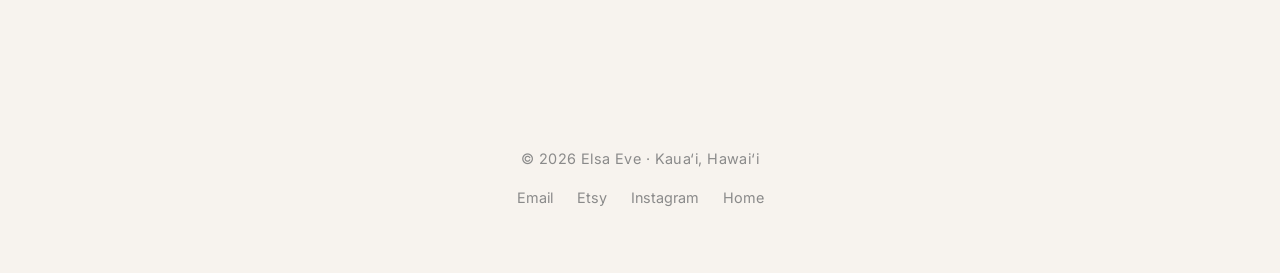
==== commit 9f3efd34: "updates to nav and buttons" ====
--- a/index.html
+++ b/index.html
@@ -30,7 +30,7 @@
         <li><a href="paintings.html">Paintings</a></li>
         <li><a href="illustration.html">Illustration</a></li>
         <li><a href="about.html">About</a></li>
-         <li><a href="contact.html">Contact</a></li>
+         <li><a href="https://elsaeve.com/#contact">Contact</a></li>
       </ul>
     </nav>
   </header>
@@ -81,9 +81,11 @@
     </div>
 
   </div>
-<br><br>
+
   <div class="view-more">
-    <a href="paintings.html">View all paintings →</a>
+  <a href="paintings.html" class="text-button">
+    View all paintings →
+  </a>
 </div>
 
 </section>
@@ -116,9 +118,10 @@
   </div>
 
   </div>
-<br><br>
-<div class="secondary-button">
-    <a href="illustration.html">Explore illustration portfolio →</a>
+<div class="view-more">
+  <a href="illustration.html" class="text-button">
+    Explore illustration portfolio →
+  </a>
 </div>
 
 </section>
@@ -145,8 +148,10 @@
 <p>
   I'm happy you're here. :) </p>
     </div>
-<div class=".email-link">
-    <a href="about.html">Learn More →</a>
+<div class="about-link">
+  <a href="about.html" class="text-button">
+    Learn more →
+  </a>
 </div>
   </div>
 
--- a/style.css
+++ b/style.css
@@ -148,6 +148,32 @@
   color: white;
 }
 
+.view-more {
+  text-align: center;
+  margin-top: 2rem;
+}
+
+.text-button {
+  display: inline-block;
+
+  color: #1f1f1f;
+  text-decoration: none;
+
+  font-size: 0.95rem;
+  font-weight: 500;
+
+  border-bottom: 1px solid transparent;
+
+  padding-bottom: 2px;
+
+  transition: all 0.25s ease;
+}
+
+.text-button:hover {
+  border-color: #1f1f1f;
+  transform: translateX(3px);
+}
+
 /* FEATURED WORK */
 
 .featured-work {
@@ -310,6 +336,10 @@
   .about-image img {
     max-width: 100%;
   }
+}
+
+.about-link {
+  margin-top: 2rem;
 }
 
 /*PAGES*/
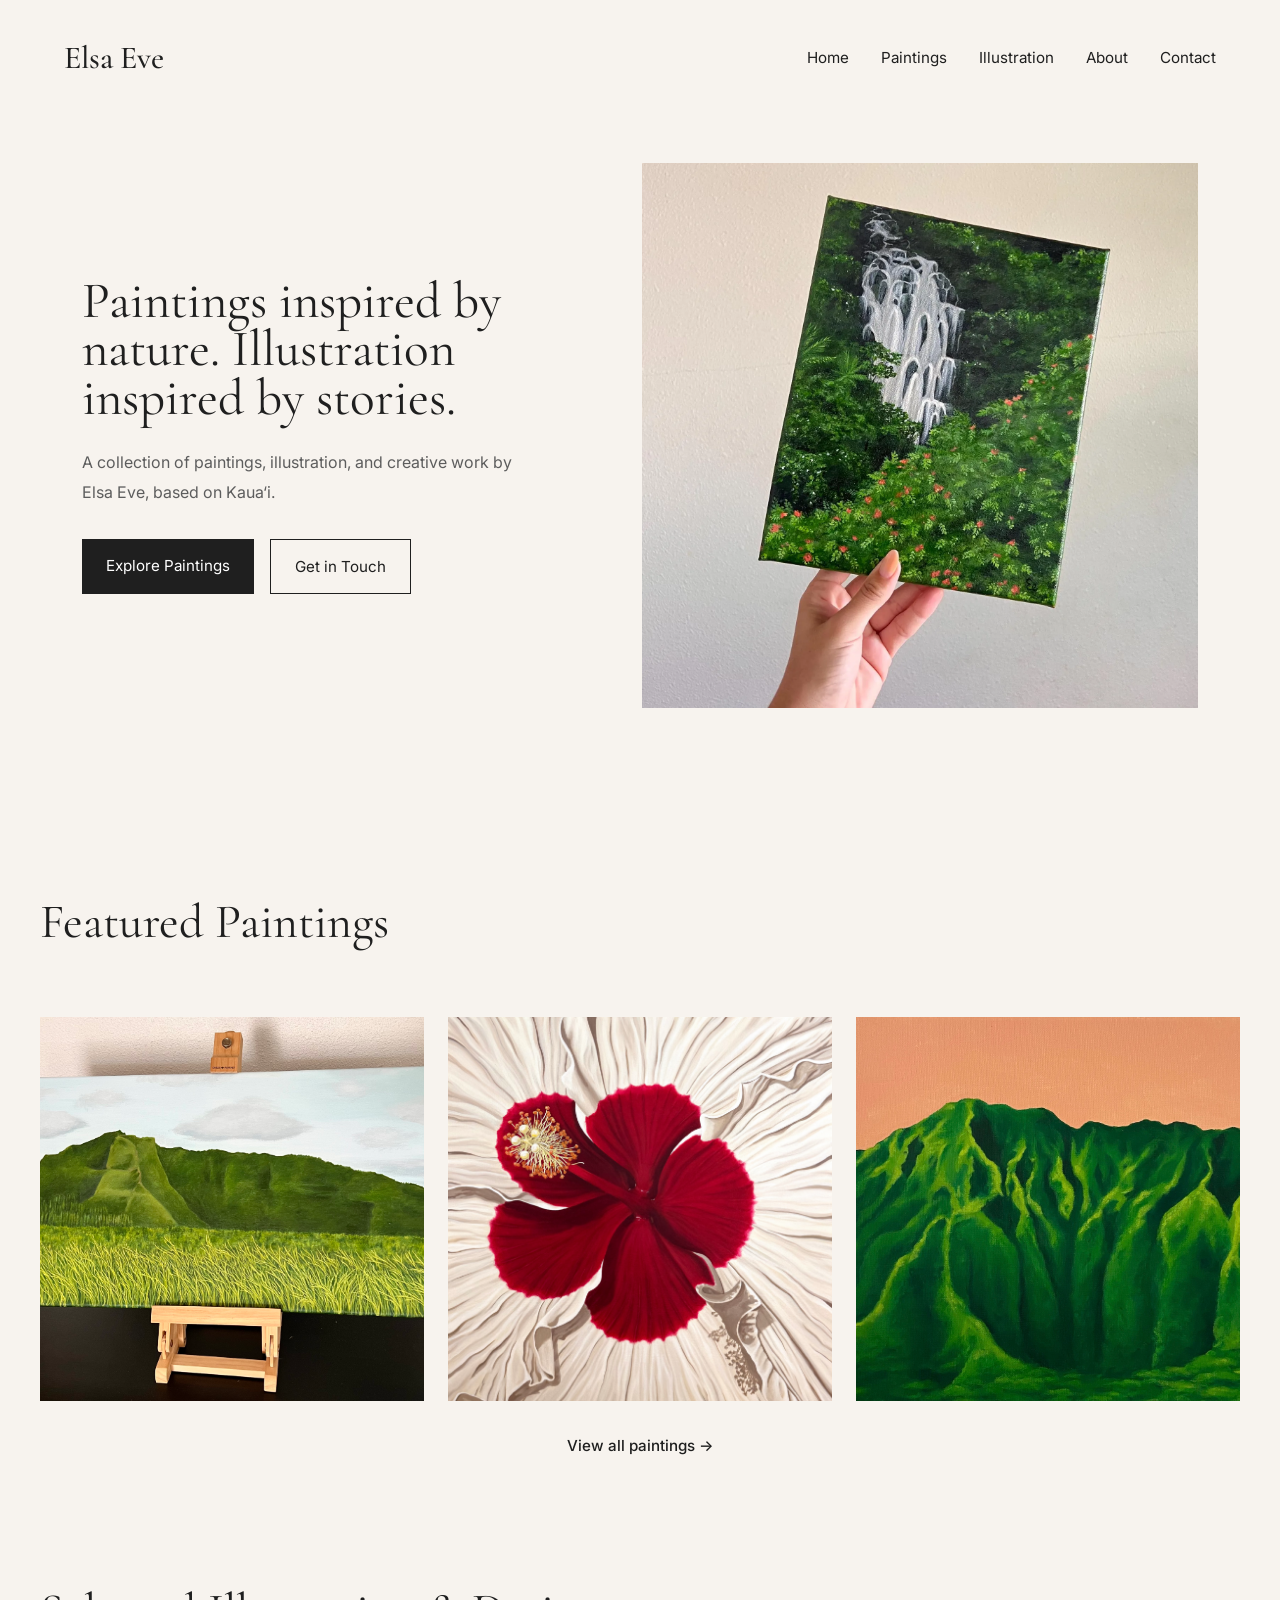
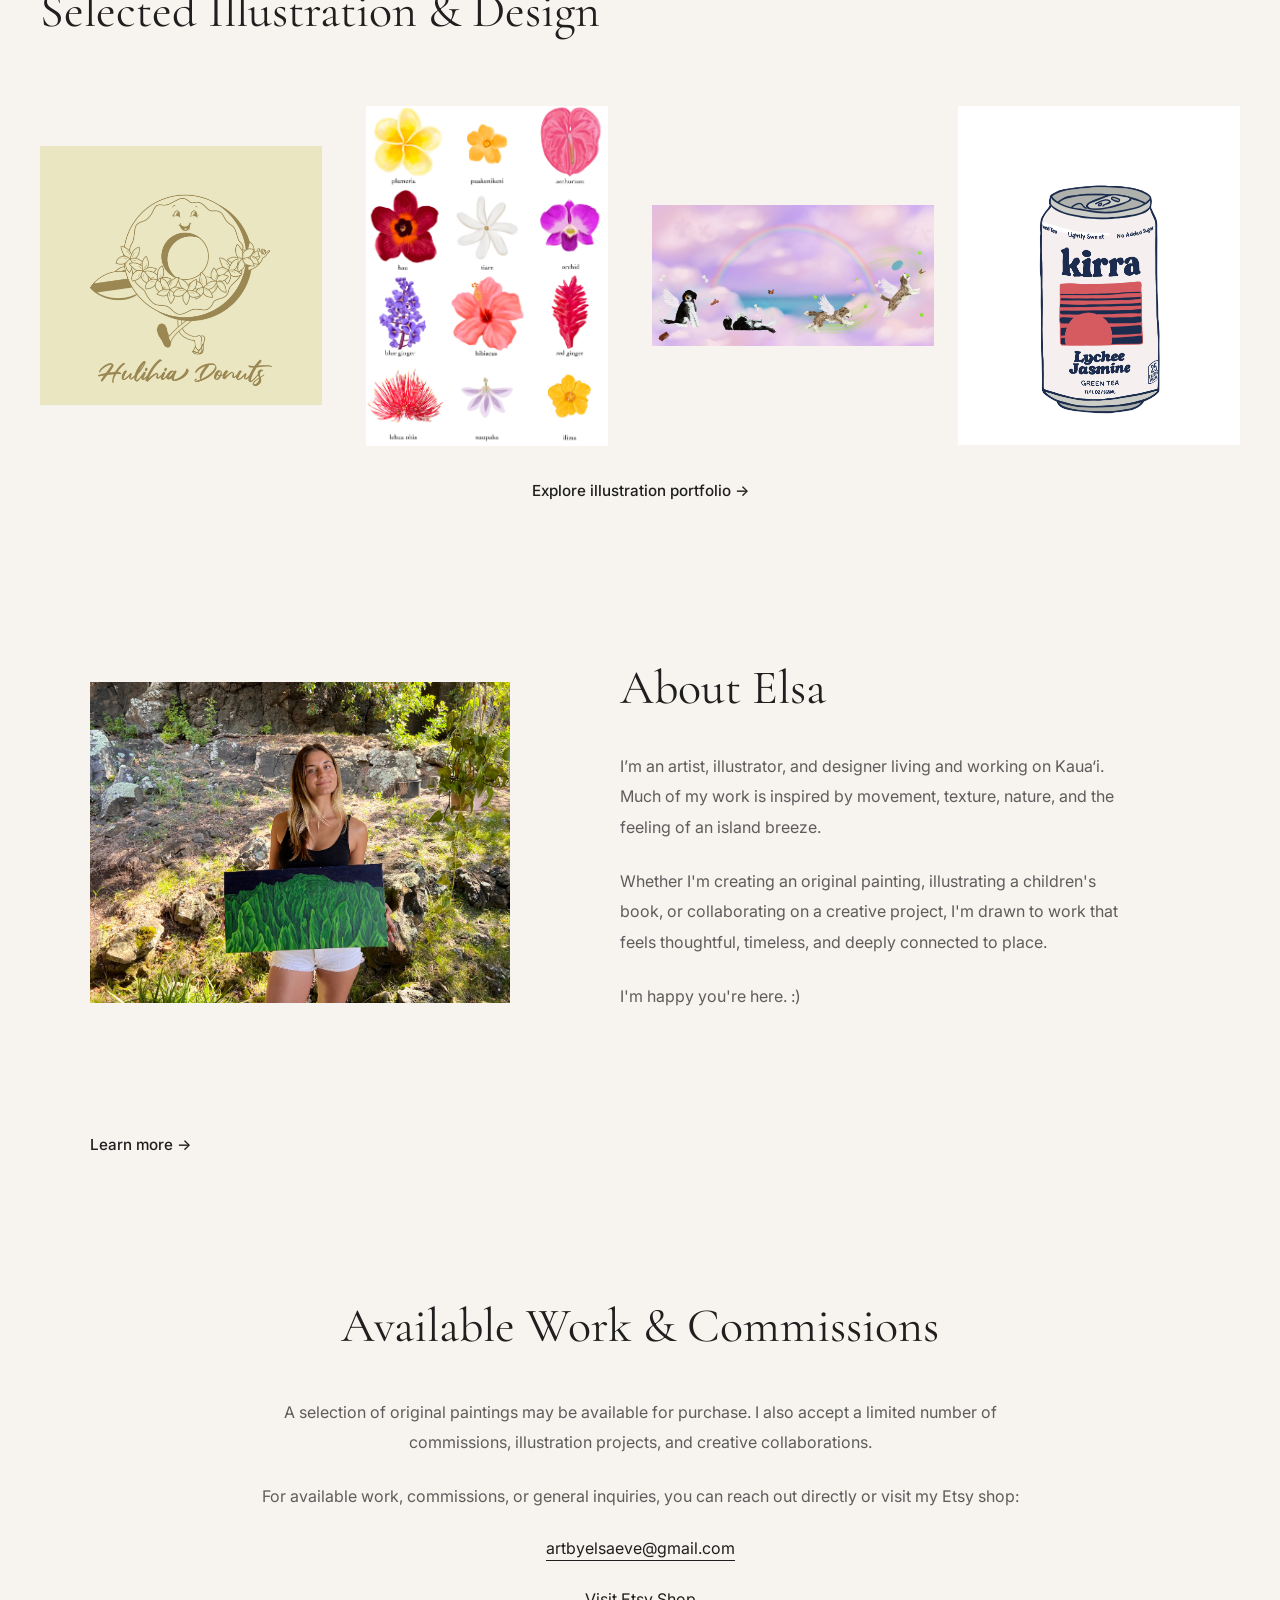
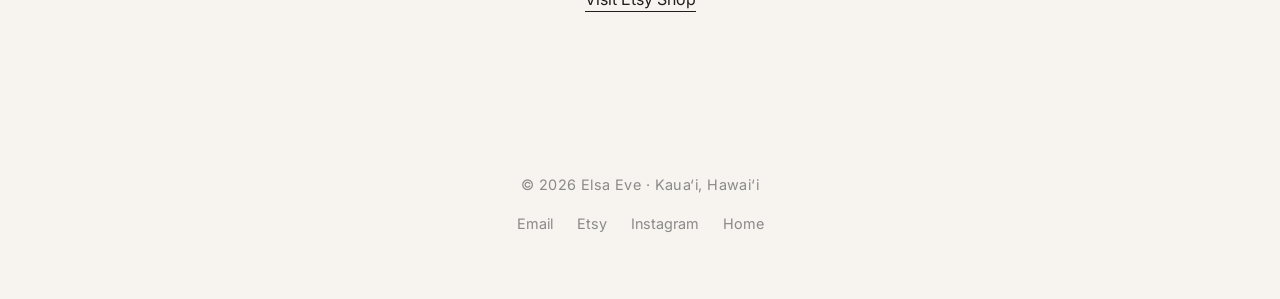
==== commit a98ac1a7: "updated spacing" ====
--- a/index.html
+++ b/index.html
@@ -86,6 +86,7 @@
   <a href="paintings.html" class="text-button">
     View all paintings →
   </a>
+
 </div>
 
 </section>
@@ -175,7 +176,7 @@
       artbyelsaeve@gmail.com
     </a>
 
-    <br>
+    <br><br>
 
 <a href="https://www.etsy.com/shop/ArtbyElsaEve?ref=seller-platform-mcnav" class="etsy-link" target="_blank">
   Visit Etsy Shop
